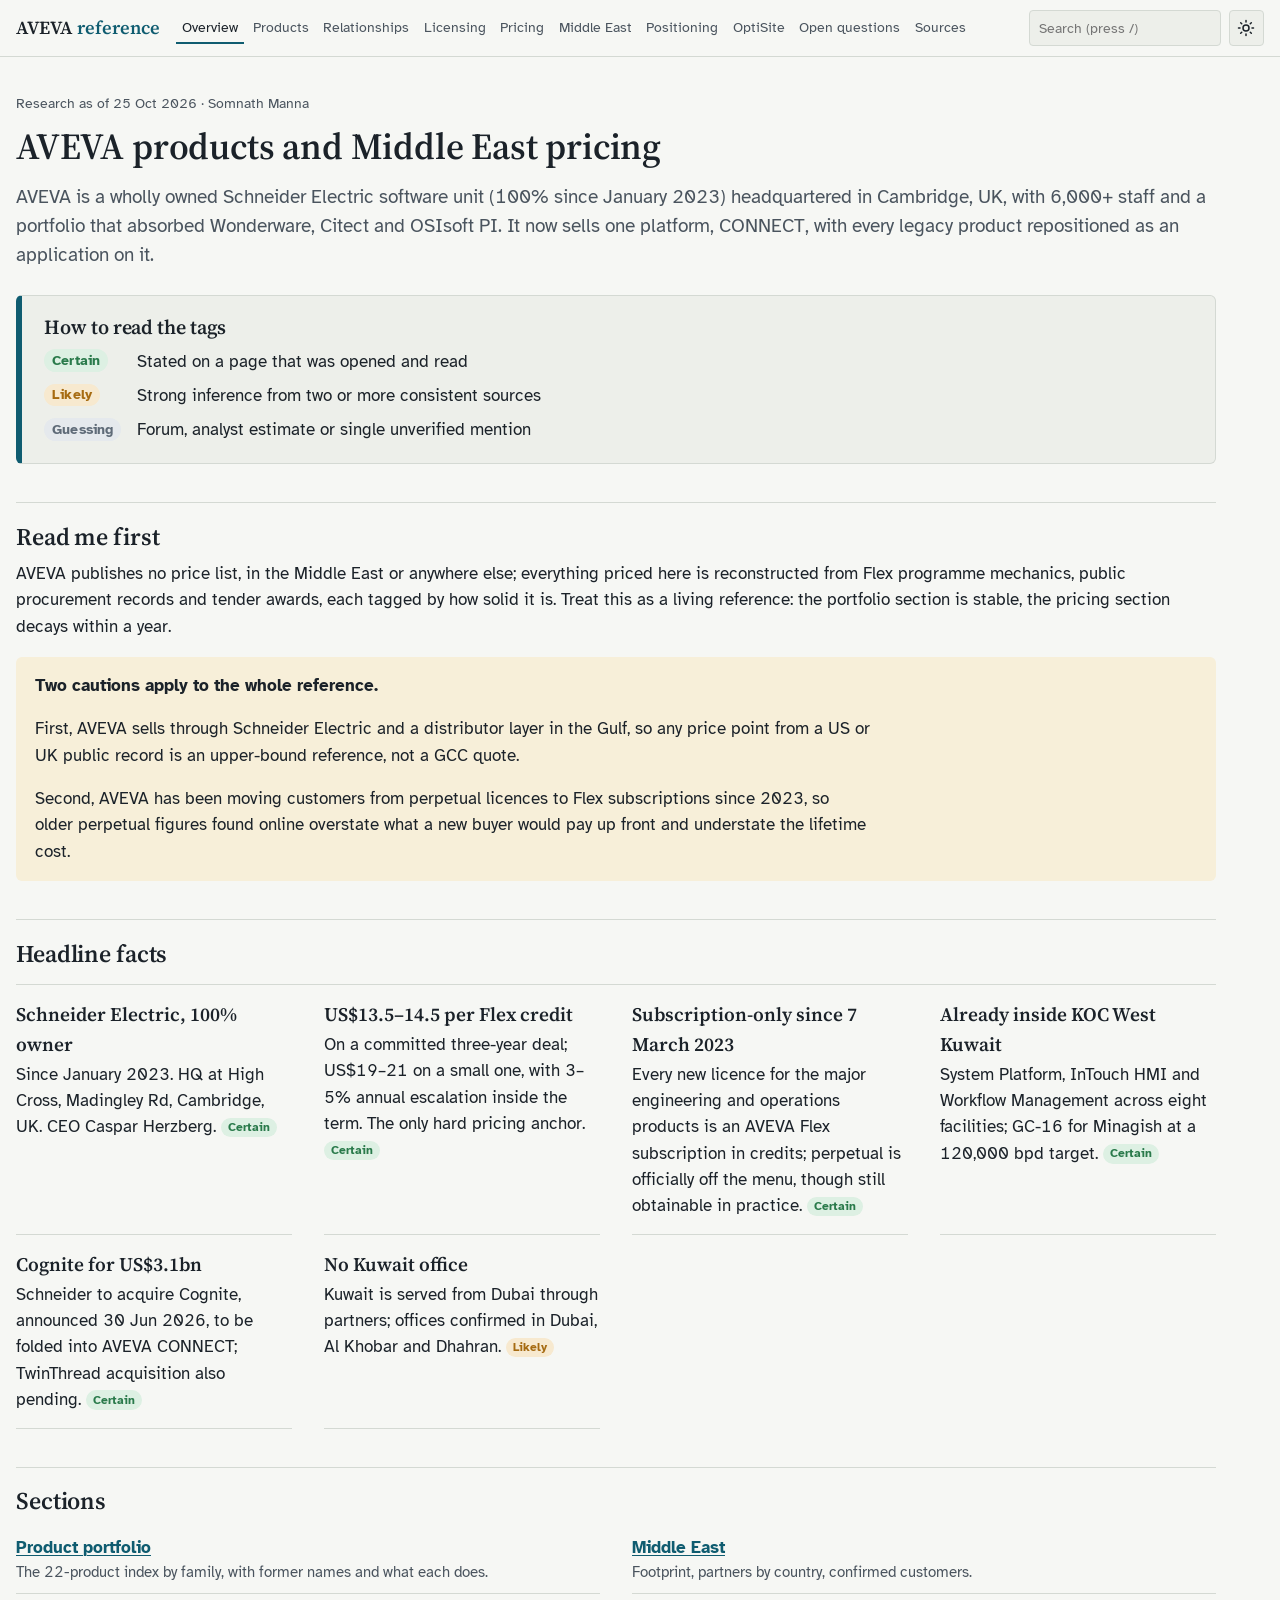
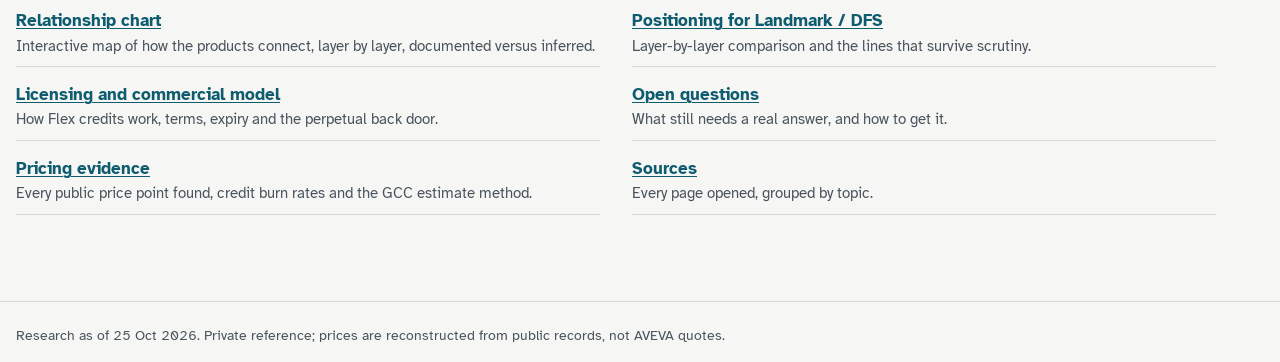
==== index.html @ d35e8d86 "Add files via upload" ====
<!doctype html>
<html lang="en">
<head>
<meta charset="utf-8">
<meta name="viewport" content="width=device-width, initial-scale=1, viewport-fit=cover">
<title>Overview — AVEVA reference</title>
<meta name="description" content="AVEVA products and Middle East pricing: a private reference reconstructed from public records.">
<meta name="robots" content="noindex">
<link rel="preconnect" href="https://fonts.googleapis.com">
<link rel="preconnect" href="https://fonts.gstatic.com" crossorigin>
<link href="https://fonts.googleapis.com/css2?family=Source+Serif+4:opsz,wght@8..60,400;8..60,600&family=Atkinson+Hyperlegible:ital,wght@0,400;0,700;1,400&display=swap" rel="stylesheet">
<link rel="stylesheet" href="assets/style.css">
<link rel="icon" href="data:image/svg+xml,%3Csvg xmlns='http://www.w3.org/2000/svg' viewBox='0 0 32 32'%3E%3Crect width='32' height='32' rx='6' fill='%230F5C70'/%3E%3Crect x='7' y='20' width='18' height='4' fill='%23fff'/%3E%3Crect x='7' y='14' width='18' height='4' fill='%23fff' opacity='.7'/%3E%3Crect x='7' y='8' width='18' height='4' fill='%23fff' opacity='.4'/%3E%3C/svg%3E">
<script>try{var t=localStorage.getItem('aveva-kb-theme');if(t)document.documentElement.setAttribute('data-theme',t);}catch(e){}</script>

</head>
<body>
<a class="skip" href="#main">Skip to content</a>
<header class="site-head">
  <div class="wrap">
    <a class="brand" href="index.html">AVEVA <span>reference</span></a>
    <nav class="primary" aria-label="Sections"><a href="index.html">Overview</a><a href="products.html">Products</a><a href="relationships.html">Relationships</a><a href="licensing.html">Licensing</a><a href="pricing.html">Pricing</a><a href="middle-east.html">Middle East</a><a href="positioning.html">Positioning</a><a href="optisite.html">OptiSite</a><a href="open-questions.html">Open questions</a><a href="sources.html">Sources</a></nav>
    <div class="head-tools">
      <div class="search-box">
        <input type="search" placeholder="Search (press /)" aria-label="Search the reference" autocomplete="off">
        <div class="search-results" role="listbox"></div>
      </div>
      <button class="btn theme-toggle" type="button" aria-label="Toggle dark or light theme" title="Toggle theme">
        <svg class="sun" viewBox="0 0 24 24" fill="none" stroke="currentColor" stroke-width="2" stroke-linecap="round"><circle cx="12" cy="12" r="4"/><path d="M12 2v2M12 20v2M4.9 4.9l1.4 1.4M17.7 17.7l1.4 1.4M2 12h2M20 12h2M4.9 19.1l1.4-1.4M17.7 6.3l1.4-1.4"/></svg>
        <svg class="moon" viewBox="0 0 24 24" fill="none" stroke="currentColor" stroke-width="2" stroke-linecap="round"><path d="M21 12.8A9 9 0 1 1 11.2 3a7 7 0 0 0 9.8 9.8z"/></svg>
      </button>
    </div>
  </div>
</header>
<main id="main" class="wrap">

<p class="asof">Research as of 25 Oct 2026 · Somnath Manna</p>
<h1>AVEVA products and Middle East pricing</h1>
<p class="lede">AVEVA is a wholly owned Schneider Electric software unit (100% since January 2023) headquartered in Cambridge, UK, with 6,000+ staff and a portfolio that absorbed Wonderware, Citect and OSIsoft PI. It now sells one platform, CONNECT, with every legacy product repositioned as an application on it.</p>

<section class="legend-hero" aria-labelledby="legend-h">
  <h2 id="legend-h">How to read the tags</h2>
  <dl>
    <dt><span class="tag tag-certain">Certain</span></dt><dd>Stated on a page that was opened and read</dd>
    <dt><span class="tag tag-likely">Likely</span></dt><dd>Strong inference from two or more consistent sources</dd>
    <dt><span class="tag tag-guessing">Guessing</span></dt><dd>Forum, analyst estimate or single unverified mention</dd>
  </dl>
</section>

<h2 id="read-me-first">Read me first</h2>
<p>AVEVA publishes no price list, in the Middle East or anywhere else; everything priced here is reconstructed from Flex programme mechanics, public procurement records and tender awards, each tagged by how solid it is. Treat this as a living reference: the portfolio section is stable, the pricing section decays within a year.</p>
<div class="caution">
  <p><strong>Two cautions apply to the whole reference.</strong></p>
  <p>First, AVEVA sells through Schneider Electric and a distributor layer in the Gulf, so any price point from a US or UK public record is an upper-bound reference, not a GCC quote.</p>
  <p>Second, AVEVA has been moving customers from perpetual licences to Flex subscriptions since 2023, so older perpetual figures found online overstate what a new buyer would pay up front and understate the lifetime cost.</p>
</div>

<h2 id="headline-facts">Headline facts</h2>
<ul class="facts">
  <li><strong>Schneider Electric, 100% owner</strong> Since January 2023. HQ at High Cross, Madingley Rd, Cambridge, UK. CEO Caspar Herzberg. <span class="tag tag-certain">Certain</span></li>
  <li><strong>US$13.5–14.5 per Flex credit</strong> On a committed three-year deal; US$19–21 on a small one, with 3–5% annual escalation inside the term. The only hard pricing anchor. <span class="tag tag-certain">Certain</span></li>
  <li><strong>Subscription-only since 7 March 2023</strong> Every new licence for the major engineering and operations products is an AVEVA Flex subscription in credits; perpetual is officially off the menu, though still obtainable in practice. <span class="tag tag-certain">Certain</span></li>
  <li><strong>Already inside KOC West Kuwait</strong> System Platform, InTouch HMI and Workflow Management across eight facilities; GC-16 for Minagish at a 120,000 bpd target. <span class="tag tag-certain">Certain</span></li>
  <li><strong>Cognite for US$3.1bn</strong> Schneider to acquire Cognite, announced 30 Jun 2026, to be folded into AVEVA CONNECT; TwinThread acquisition also pending. <span class="tag tag-certain">Certain</span></li>
  <li><strong>No Kuwait office</strong> Kuwait is served from Dubai through partners; offices confirmed in Dubai, Al Khobar and Dhahran. <span class="tag tag-likely">Likely</span></li>
</ul>

<h2 id="sections">Sections</h2>
<ul class="sections">
  <li><a href="products.html">Product portfolio</a><span class="muted">The 22-product index by family, with former names and what each does.</span></li>
  <li><a href="relationships.html">Relationship chart</a><span class="muted">Interactive map of how the products connect, layer by layer, documented versus inferred.</span></li>
  <li><a href="licensing.html">Licensing and commercial model</a><span class="muted">How Flex credits work, terms, expiry and the perpetual back door.</span></li>
  <li><a href="pricing.html">Pricing evidence</a><span class="muted">Every public price point found, credit burn rates and the GCC estimate method.</span></li>
  <li><a href="middle-east.html">Middle East</a><span class="muted">Footprint, partners by country, confirmed customers.</span></li>
  <li><a href="positioning.html">Positioning for Landmark / DFS</a><span class="muted">Layer-by-layer comparison and the lines that survive scrutiny.</span></li>
  <li><a href="open-questions.html">Open questions</a><span class="muted">What still needs a real answer, and how to get it.</span></li>
  <li><a href="sources.html">Sources</a><span class="muted">Every page opened, grouped by topic.</span></li>
</ul>

</main>
<footer class="site-foot"><div class="wrap">Research as of 25 Oct 2026. Private reference; prices are reconstructed from public records, not AVEVA quotes.</div></footer>
<script src="assets/site.js"></script>
<script src="assets/search-index.js"></script>
<script src="assets/search.js"></script>

</body>
</html>
---- assets/style.css ----
/* AVEVA reference — shared stylesheet. Plain CSS, no build step. */

:root {
  --paper: #F6F7F4;
  --paper-2: #EDEFEA;
  --ink: #1B2229;
  --ink-2: #4A545E;
  --rule: #D4D9D3;
  --accent: #0F5C70;
  --accent-ink: #FFFFFF;
  --accent-soft: #DCEBEF;
  --certain: #2A7A4B;  --certain-bg: #DDF0E3;
  --likely: #A66B12;   --likely-bg: #F7E9CF;
  --guessing: #5F6B78; --guessing-bg: #E5E9ED;
  --warn-bg: #F7EFD9;
  --node-fill: #FFFFFF;
  --node-stroke: #9AA7B0;
  --edge-doc: #1B2229;
  --edge-inf: #7A8792;
  --lane-a: #F1F3EF;
  --lane-b: #E9ECE7;
  --serif: "Source Serif 4", Georgia, "Times New Roman", serif;
  --sans: "Atkinson Hyperlegible", "Segoe UI", system-ui, sans-serif;
  --measure: 76ch;
  --radius: 6px;
  color-scheme: light;
}

@media (prefers-color-scheme: dark) {
  :root:not([data-theme="light"]) {
    --paper: #141A21; --paper-2: #1C242D; --ink: #E4E9EE; --ink-2: #A9B4BF;
    --rule: #2E3842; --accent: #64B9CE; --accent-ink: #0E1A1F; --accent-soft: #1C3640;
    --certain: #7BD39A; --certain-bg: #1C3A28;
    --likely: #E8B662;  --likely-bg: #3E2E10;
    --guessing: #AEB9C4; --guessing-bg: #2B3540;
    --warn-bg: #2F2A1A;
    --node-fill: #1F2932; --node-stroke: #58687A;
    --edge-doc: #E4E9EE; --edge-inf: #8A98A6;
    --lane-a: #182028; --lane-b: #1D2630;
    color-scheme: dark;
  }
}
:root[data-theme="dark"] {
  --paper: #141A21; --paper-2: #1C242D; --ink: #E4E9EE; --ink-2: #A9B4BF;
  --rule: #2E3842; --accent: #64B9CE; --accent-ink: #0E1A1F; --accent-soft: #1C3640;
  --certain: #7BD39A; --certain-bg: #1C3A28;
  --likely: #E8B662;  --likely-bg: #3E2E10;
  --guessing: #AEB9C4; --guessing-bg: #2B3540;
  --warn-bg: #2F2A1A;
  --node-fill: #1F2932; --node-stroke: #58687A;
  --edge-doc: #E4E9EE; --edge-inf: #8A98A6;
  --lane-a: #182028; --lane-b: #1D2630;
  color-scheme: dark;
}

* { box-sizing: border-box; }
html { -webkit-text-size-adjust: 100%; }
body {
  margin: 0;
  background: var(--paper);
  color: var(--ink);
  font-family: var(--sans);
  font-size: 17px;
  line-height: 1.55;
  font-variant-numeric: tabular-nums;
}
a { color: var(--accent); text-decoration-thickness: 1px; text-underline-offset: 2px; }
a:hover { text-decoration-thickness: 2px; }
:focus-visible { outline: 2px solid var(--accent); outline-offset: 2px; }

h1, h2, h3 { font-family: var(--serif); font-weight: 600; line-height: 1.2; margin: 0 0 .4em; letter-spacing: -0.005em; }
h1 { font-size: 2.3rem; margin-top: 0; }
h2 { font-size: 1.5rem; margin-top: 2.4rem; padding-top: 1.2rem; border-top: 1px solid var(--rule); }
h3 { font-size: 1.15rem; margin-top: 1.6rem; }
p, ul, ol { max-width: var(--measure); }
p { margin: 0 0 1em; }
ul, ol { padding-left: 1.3em; }
li { margin-bottom: .35em; }
small, .muted { color: var(--ink-2); }
code { font-family: ui-monospace, Menlo, Consolas, monospace; font-size: .92em; background: var(--paper-2); padding: .05em .3em; border-radius: 3px; }
pre { background: var(--paper-2); padding: .8em 1em; border-radius: var(--radius); overflow: auto; font-size: .9rem; }

.wrap { width: min(1320px, 100% - 32px); margin-inline: auto; }
main.wrap { padding: 2.2rem 0 3rem; }
main.wrap > * { max-width: 1200px; }
main.wrap > .chart-layout, main.wrap > .table-wrap, main.wrap > #stack, main.wrap > .chart-legend { max-width: none; }

/* Header and nav */
.site-head { position: sticky; top: 0; z-index: 20; background: var(--paper); border-bottom: 1px solid var(--rule); }
.site-head .wrap { display: flex; align-items: center; gap: 1rem; min-height: 56px; flex-wrap: wrap; }
.brand { font-family: var(--serif); font-weight: 600; font-size: 1.15rem; color: var(--ink); text-decoration: none; white-space: nowrap; }
.brand span { color: var(--accent); }
nav.primary { display: flex; gap: .15rem; flex-wrap: wrap; flex: 1; }
nav.primary a { color: var(--ink-2); text-decoration: none; padding: .35rem .38rem; border-radius: 4px; font-size: .86rem; white-space: nowrap; }
nav.primary a:hover { color: var(--ink); background: var(--paper-2); }
nav.primary a[aria-current="page"] { color: var(--ink); box-shadow: inset 0 -2px 0 var(--accent); border-radius: 0; }
.head-tools { display: flex; align-items: center; gap: .5rem; margin-left: auto; }
.search-box { position: relative; }
.search-box input { font: inherit; font-size: .9rem; padding: .35rem .6rem; width: 12rem; max-width: 50vw; border: 1px solid var(--rule); border-radius: 4px; background: var(--paper-2); color: var(--ink); }
.search-results { position: absolute; right: 0; top: calc(100% + 6px); width: min(34rem, 92vw); max-height: 70vh; overflow: auto; background: var(--paper); border: 1px solid var(--rule); border-radius: var(--radius); box-shadow: 0 10px 30px rgba(0,0,0,.18); display: none; z-index: 30; }
.search-results.open { display: block; }
.search-results a { display: block; padding: .6rem .8rem; border-bottom: 1px solid var(--rule); color: var(--ink); text-decoration: none; }
.search-results a:hover, .search-results a.active { background: var(--paper-2); }
.search-results .where { font-size: .8rem; color: var(--accent); }
.search-results .snippet { font-size: .9rem; color: var(--ink-2); display: -webkit-box; -webkit-line-clamp: 2; -webkit-box-orient: vertical; overflow: hidden; }
.search-results mark { background: var(--likely-bg); color: inherit; padding: 0 .1em; }
.search-results .empty { padding: .8rem; color: var(--ink-2); }
.btn { font: inherit; font-size: .9rem; padding: .35rem .7rem; border: 1px solid var(--rule); background: var(--paper-2); color: var(--ink); border-radius: 4px; cursor: pointer; }
.btn:hover { border-color: var(--ink-2); }
.btn.primary { background: var(--accent); color: var(--accent-ink); border-color: var(--accent); }
.btn[aria-pressed="true"] { background: var(--accent); color: var(--accent-ink); border-color: var(--accent); }
.theme-toggle { width: 2.2rem; height: 2.2rem; padding: 0; display: grid; place-items: center; }
.theme-toggle svg { width: 18px; height: 18px; }
.theme-toggle .moon { display: none; }
:root[data-theme="dark"] .theme-toggle .sun { display: none; }
:root[data-theme="dark"] .theme-toggle .moon { display: block; }
@media (prefers-color-scheme: dark) {
  :root:not([data-theme="light"]) .theme-toggle .sun { display: none; }
  :root:not([data-theme="light"]) .theme-toggle .moon { display: block; }
}

/* Page intro */
.lede { font-size: 1.2rem; line-height: 1.5; color: var(--ink-2); max-width: 64ch; }
.asof { color: var(--ink-2); font-size: .9rem; margin-bottom: .6rem; }

/* Confidence chips */
.tag { display: inline-block; font-size: .72rem; font-weight: 700; line-height: 1; padding: .28em .5em .24em; border-radius: 999px; vertical-align: .12em; white-space: nowrap; letter-spacing: .01em; border: 1px solid transparent; }
.tag-certain { color: var(--certain); background: var(--certain-bg); }
.tag-likely { color: var(--likely); background: var(--likely-bg); }
.tag-guessing { color: var(--guessing); background: var(--guessing-bg); }
.tag-doc { color: var(--ink); background: var(--paper-2); border-color: var(--ink-2); }
.tag-inf { color: var(--ink-2); background: transparent; border: 1px dashed var(--ink-2); }

/* Legend hero on index */
.legend-hero { border: 1px solid var(--rule); border-left: 6px solid var(--accent); border-radius: var(--radius); padding: 1.2rem 1.4rem; margin: 1.6rem 0 2rem; background: var(--paper-2); max-width: 70ch; }
.legend-hero h2 { border: 0; margin: 0 0 .6rem; padding: 0; font-size: 1.25rem; }
.legend-hero dl { display: grid; grid-template-columns: auto 1fr; gap: .5rem 1rem; margin: 0; align-items: baseline; }
.legend-hero dd { margin: 0; }
.legend-hero dt .tag { font-size: .85rem; }

.caution { background: var(--warn-bg); border-radius: var(--radius); padding: 1rem 1.2rem; max-width: 76ch; margin: 1rem 0 1.5rem; }
.caution p:last-child { margin-bottom: 0; }

/* Headline facts */
.facts { list-style: none; padding: 0; margin: 1rem 0 2rem; max-width: none; display: grid; grid-template-columns: repeat(auto-fit, minmax(260px, 1fr)); gap: 0 2rem; border-top: 1px solid var(--rule); }
.facts li { padding: .9rem 0; border-bottom: 1px solid var(--rule); margin: 0; }
.facts strong { font-family: var(--serif); font-size: 1.2rem; font-weight: 600; display: block; margin-bottom: .15rem; }

/* Section links on index */
.sections { list-style: none; padding: 0; margin: 0; max-width: none; columns: 2; column-gap: 2rem; }
.sections li { break-inside: avoid; padding: .55rem 0; border-bottom: 1px solid var(--rule); }
.sections a { font-weight: 700; }
.sections .muted { display: block; font-size: .92rem; }
@media (max-width: 700px) { .sections { columns: 1; } }

/* Tables */
.table-wrap { overflow-x: auto; border: 1px solid var(--rule); border-radius: var(--radius); margin: 1rem 0 1.5rem; }
table { border-collapse: separate; border-spacing: 0; width: 100%; font-size: .93rem; }
thead th { position: sticky; top: 0; background: var(--paper-2); text-align: left; padding: .6rem .7rem; border-bottom: 2px solid var(--rule); font-weight: 700; z-index: 2; white-space: nowrap; }
tbody td { padding: .55rem .7rem; border-bottom: 1px solid var(--rule); vertical-align: top; }
tbody tr:last-child td { border-bottom: 0; }
tbody tr:hover td { background: var(--paper-2); }
@supports (background: color-mix(in srgb, red 50%, blue)) { tbody tr:hover td { background: color-mix(in srgb, var(--paper-2) 60%, transparent); } }
td.num { text-align: right; white-space: nowrap; }
th.sortable { cursor: pointer; user-select: none; }
th.sortable::after { content: " \2195"; color: var(--ink-2); font-weight: 400; }
th.sortable[aria-sort="ascending"]::after { content: " \2191"; color: var(--accent); }
th.sortable[aria-sort="descending"]::after { content: " \2193"; color: var(--accent); }
.table-wrap.compact table { font-size: .88rem; }
tr[hidden] { display: none; }

/* Filter bar */
.filters { display: flex; gap: .4rem; flex-wrap: wrap; align-items: center; margin: 1rem 0; }
.filters input { font: inherit; font-size: .95rem; padding: .35rem .6rem; border: 1px solid var(--rule); border-radius: 4px; background: var(--paper-2); color: var(--ink); min-width: 14rem; }
.filters .count { color: var(--ink-2); font-size: .9rem; margin-left: auto; }

/* Two-column definition rows (e.g. positioning lines) */
.lines { list-style: none; padding: 0; max-width: 80ch; }
.lines li { padding: .7rem 0 .7rem 1rem; border-left: 3px solid var(--accent); margin-bottom: .6rem; }
.lines.avoid li { border-left-color: var(--likely); }

/* Checklist */
.checklist { list-style: none; padding: 0; max-width: 80ch; counter-reset: q; }
.checklist li { display: grid; grid-template-columns: 2rem 1fr; gap: .6rem; padding: .8rem 0; border-bottom: 1px solid var(--rule); counter-increment: q; }
.checklist li::before { content: counter(q); font-family: var(--serif); font-size: 1.3rem; color: var(--accent); line-height: 1.1; }
.checklist input { margin-top: .3rem; }
.checklist label { display: flex; gap: .6rem; align-items: flex-start; cursor: pointer; }
.checklist input:checked + span { color: var(--ink-2); text-decoration: line-through; }

/* Sources */
.source-group { margin-bottom: 1.6rem; }
.source-group ul { columns: 2; column-gap: 2.5rem; max-width: none; list-style: none; padding: 0; }
.source-group li { break-inside: avoid; padding: .3rem 0; border-bottom: 1px dotted var(--rule); margin: 0; overflow-wrap: anywhere; }
@media (max-width: 700px) { .source-group ul { columns: 1; } }

/* Relationship chart */
.chart-legend { display: flex; flex-wrap: wrap; gap: 1rem 1.6rem; align-items: center; padding: .8rem 1rem; border: 1px solid var(--rule); border-radius: var(--radius); margin: 1rem 0; font-size: .92rem; }
.chart-legend svg { vertical-align: middle; margin-right: .4rem; }
.chart-legend .spacer { flex: 1; }
.chart-layout { display: grid; grid-template-columns: minmax(0, 1fr) 280px; gap: 1rem; align-items: start; }
@media (max-width: 1000px) { .chart-layout { grid-template-columns: 1fr; } }
.chart-scroll { overflow: auto; border: 1px solid var(--rule); border-radius: var(--radius); background: var(--paper-2); }
.chart-scroll svg { display: block; min-width: 940px; width: 100%; height: auto; font-family: var(--sans); }
.side-panel { border: 1px solid var(--rule); border-radius: var(--radius); padding: 1rem 1.1rem; position: sticky; top: 72px; font-size: .93rem; }
.side-panel h3 { margin: 0 0 .2rem; font-size: 1.15rem; }
.side-panel .formerly { color: var(--ink-2); font-style: italic; margin-bottom: .5rem; }
.side-panel dl { margin: .6rem 0; display: grid; grid-template-columns: auto 1fr; gap: .25rem .8rem; }
.side-panel dt { color: var(--ink-2); }
.side-panel dd { margin: 0; }
.side-panel ul { list-style: none; padding: 0; margin: .4rem 0 0; }
.side-panel li { padding: .35rem 0; border-top: 1px solid var(--rule); display: flex; gap: .5rem; align-items: baseline; flex-wrap: wrap; }
.side-panel li .rel { color: var(--ink-2); }
.side-panel .hint { color: var(--ink-2); }

/* SVG element styles (also copied into downloaded SVG) */
.lane-band { stroke: none; }
.lane-label { font-size: 13px; font-weight: 700; fill: var(--ink); cursor: pointer; }
.lane-desc { font-size: 11px; fill: var(--ink-2); cursor: pointer; }
.lane-hit { fill: transparent; cursor: pointer; }
.node rect { fill: var(--node-fill); stroke: var(--node-stroke); stroke-width: 1.2; transition: stroke .15s, stroke-width .15s; }
.node text { fill: var(--ink); font-size: 12.5px; pointer-events: none; }
.node .was { fill: var(--ink-2); font-size: 10.5px; font-style: italic; }
.node { cursor: pointer; }
.node:hover rect, .node.active rect { stroke: var(--accent); stroke-width: 2.2; }
.node.pending rect { stroke-dasharray: 4 3; }
.edge { fill: none; stroke-width: 1.4; opacity: .85; }
.edge.documented { stroke: var(--edge-doc); }
.edge.inferred { stroke: var(--edge-inf); stroke-dasharray: 5 4; }
.edge-hit { fill: none; stroke: transparent; stroke-width: 10; }
svg.focus .edge { opacity: .12; }
svg.focus .edge.lit { opacity: 1; stroke-width: 2.4; stroke: var(--accent); }
svg.focus .node { opacity: .35; }
svg.focus .node.lit, svg.focus .node.active { opacity: 1; }
.lane-dim .node { opacity: .18 !important; }
.lane-dim .lane-label, .lane-dim .lane-desc { opacity: .4; }
.lane-dim-edge { opacity: .08 !important; }
.chart-tools { display: flex; gap: .5rem; flex-wrap: wrap; margin: .6rem 0 1.2rem; }

/* Layer stack diagram */
.stack { list-style: none; padding: 0; margin: 1rem 0; max-width: none; border: 1px solid var(--rule); border-radius: var(--radius); overflow: hidden; }
.stack li { display: grid; grid-template-columns: 220px 1fr; gap: 1rem; padding: .8rem 1rem; align-items: start; border-bottom: 1px solid var(--rule); }
.stack li:nth-child(odd) { background: var(--lane-a); }
.stack li:nth-child(even) { background: var(--lane-b); }
.stack li:last-child { border-bottom: 0; }
.stack .lname { font-weight: 700; font-family: var(--serif); font-size: 1.05rem; }
.stack .lname small { display: block; font-weight: 400; color: var(--ink-2); }
.stack .items { display: flex; flex-wrap: wrap; gap: .4rem; align-items: flex-start; align-content: flex-start; }
.stack .items span { background: var(--node-fill); border: 1px solid var(--node-stroke); border-radius: 4px; padding: .2rem .55rem; font-size: .88rem; }
.stack .items span.pending { border-style: dashed; }
@media (max-width: 640px) { .stack li { grid-template-columns: 1fr; gap: .4rem; } }

/* Footer */
.site-foot { border-top: 1px solid var(--rule); margin-top: 2rem; padding: 1.4rem 0 2rem; color: var(--ink-2); font-size: .9rem; }

/* Skip link */
.skip { position: absolute; left: -999px; top: 0; background: var(--accent); color: var(--accent-ink); padding: .5rem 1rem; z-index: 50; }
.skip:focus { left: 8px; top: 8px; }

@media (max-width: 760px) {
  body { font-size: 16px; }
  h1 { font-size: 1.8rem; }
  .site-head { position: static; }
  .site-head .wrap { gap: .5rem; padding: .4rem 0; }
  nav.primary { order: 3; width: 100%; overflow-x: auto; flex-wrap: nowrap; padding-bottom: .3rem; -webkit-overflow-scrolling: touch; }
  .head-tools { margin-left: auto; }
  .search-box input { width: 9rem; }
  thead th { top: 0; }
}

/* Safari / iOS compatibility */
html { -webkit-tap-highlight-color: transparent; }
body { padding-left: env(safe-area-inset-left); padding-right: env(safe-area-inset-right); }
.site-foot { padding-bottom: calc(1rem + env(safe-area-inset-bottom)); }
.search-box input, input[type="search"] { -webkit-appearance: none; appearance: none; border-radius: 4px; }
input[type="search"]::-webkit-search-decoration, input[type="search"]::-webkit-search-cancel-button { -webkit-appearance: none; }
.btn, button, .chart-scroll svg g[tabindex], .lane-hit, nav.primary a, th.sortable { touch-action: manipulation; }
.chart-scroll { -webkit-overflow-scrolling: touch; touch-action: pan-x pan-y; }
.table-wrap { -webkit-overflow-scrolling: touch; }
.chart-scroll svg text { -webkit-user-select: none; user-select: none; }
@media (pointer: coarse) {
  /* iOS Safari zooms the page when a focused field is under 16px */
  .search-box input, input, select, textarea { font-size: 16px; }
  .btn, nav.primary a { min-height: 40px; display: inline-flex; align-items: center; }
  .chart-scroll svg g[tabindex] { cursor: pointer; }
}
@media (max-width: 1000px) {
  .side-panel { position: static; }
}

@media (prefers-reduced-motion: reduce) {
  * { transition: none !important; animation: none !important; }
}

/* Print */
@media print {
  .site-head, .site-foot .noprint, .chart-tools, .filters, .btn, .search-box, .skip { display: none !important; }
  body { background: #fff; color: #000; font-size: 11pt; }
  .table-wrap { max-height: none; overflow: visible; border: 0; }
  thead th { position: static; }
  a { color: #000; text-decoration: none; }
  .chart-layout { display: block; }
  .chart-scroll { overflow: visible; border: 0; }
  .chart-scroll svg { min-width: 0; width: 100%; }
  .side-panel { display: none; }
  .stack { break-inside: avoid; }
  h2 { break-after: avoid; }
  tr { break-inside: avoid; }
}
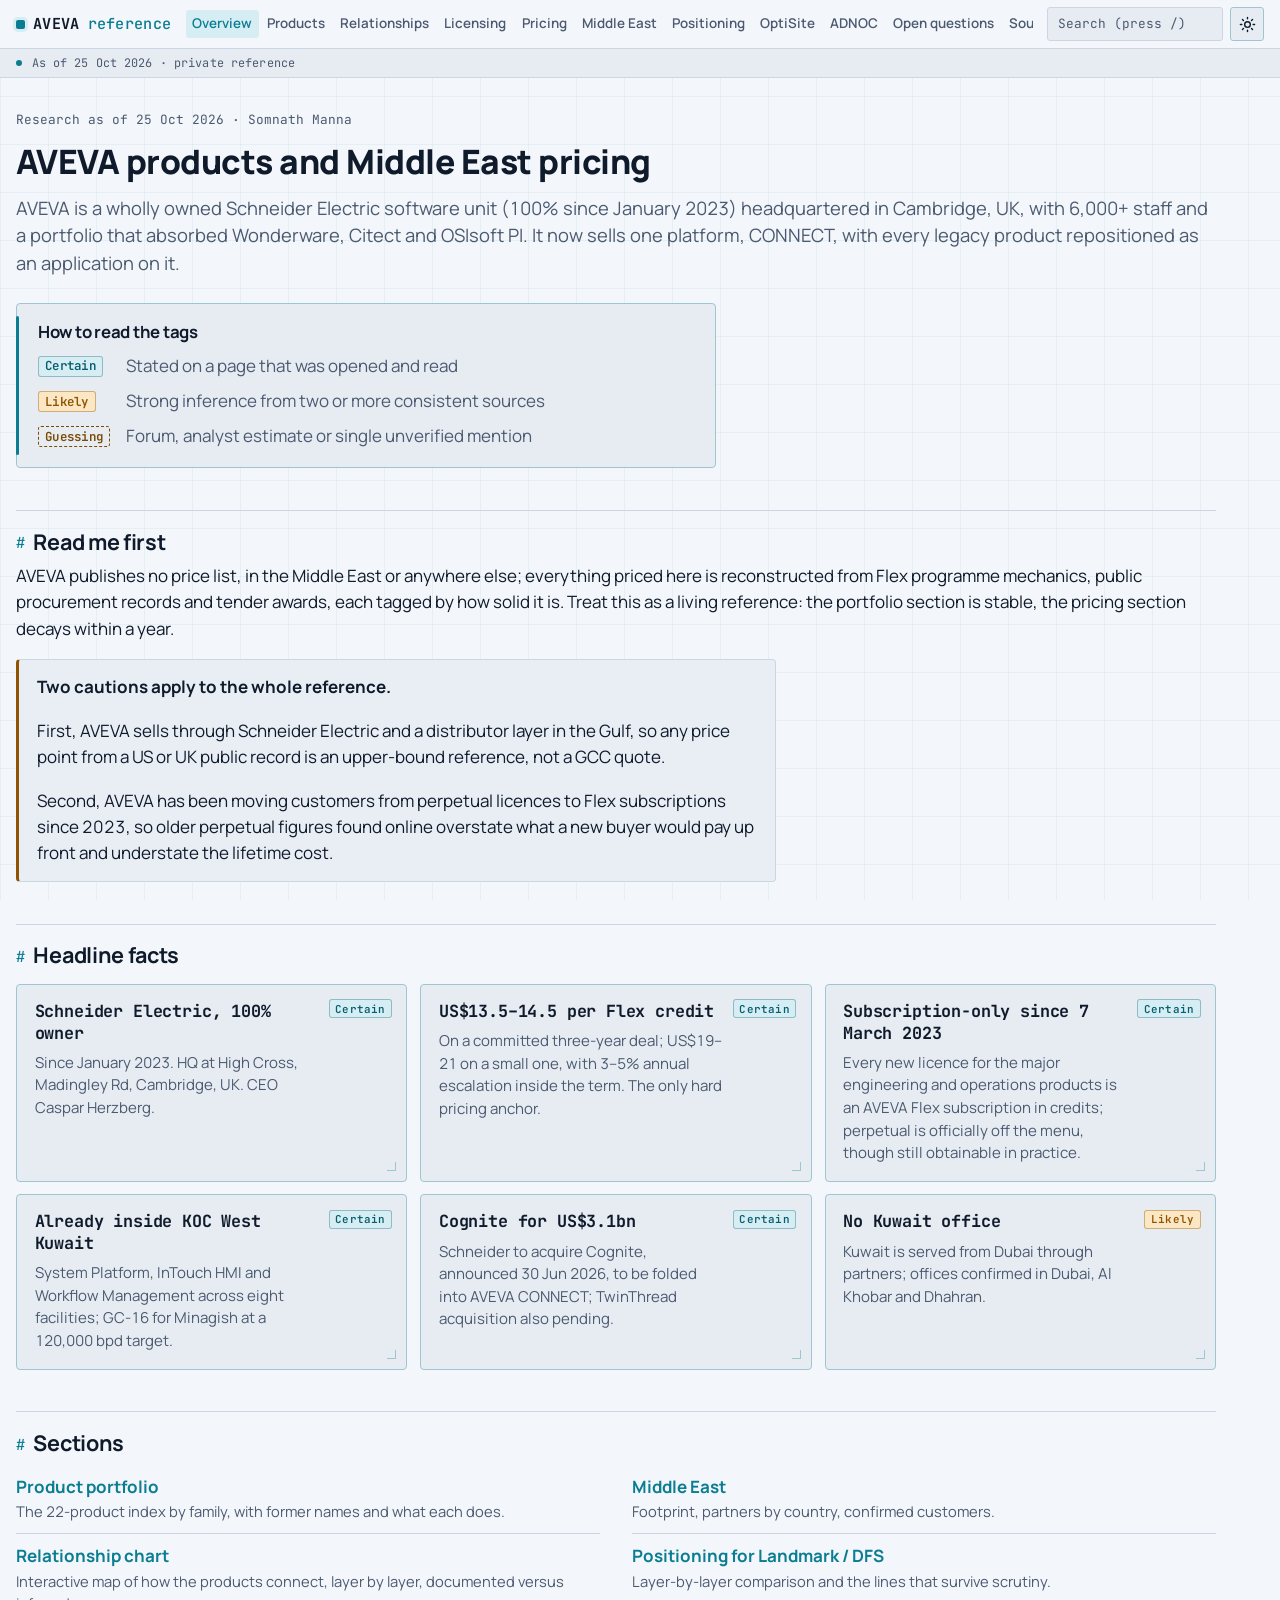
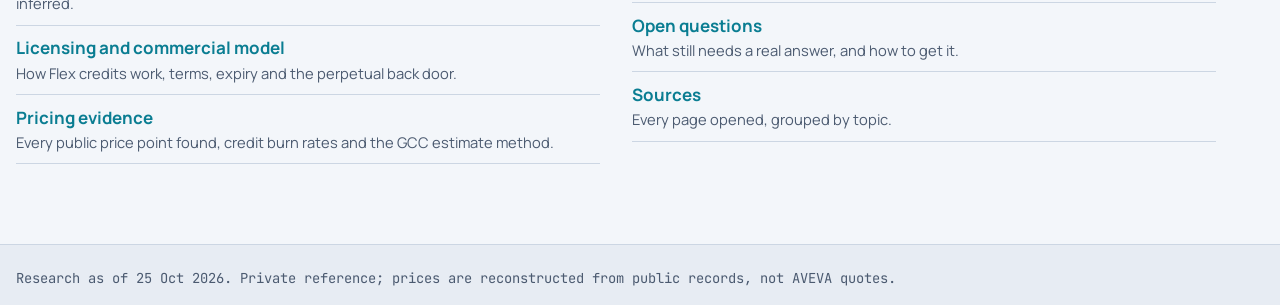
==== commit a86d58f1: "Add ADNOC analysis, OptiSite comparison, licensing deep-dive, digital redesign, Safari fixes - adnoc" ====
--- a/index.html
+++ b/index.html
@@ -8,9 +8,9 @@
 <meta name="robots" content="noindex">
 <link rel="preconnect" href="https://fonts.googleapis.com">
 <link rel="preconnect" href="https://fonts.gstatic.com" crossorigin>
-<link href="https://fonts.googleapis.com/css2?family=Source+Serif+4:opsz,wght@8..60,400;8..60,600&family=Atkinson+Hyperlegible:ital,wght@0,400;0,700;1,400&display=swap" rel="stylesheet">
+<link href="https://fonts.googleapis.com/css2?family=Manrope:wght@400;600;700;800&family=JetBrains+Mono:wght@400;500;600;700&display=swap" rel="stylesheet">
 <link rel="stylesheet" href="assets/style.css">
-<link rel="icon" href="data:image/svg+xml,%3Csvg xmlns='http://www.w3.org/2000/svg' viewBox='0 0 32 32'%3E%3Crect width='32' height='32' rx='6' fill='%230F5C70'/%3E%3Crect x='7' y='20' width='18' height='4' fill='%23fff'/%3E%3Crect x='7' y='14' width='18' height='4' fill='%23fff' opacity='.7'/%3E%3Crect x='7' y='8' width='18' height='4' fill='%23fff' opacity='.4'/%3E%3C/svg%3E">
+<link rel="icon" href="data:image/svg+xml,%3Csvg xmlns='http://www.w3.org/2000/svg' viewBox='0 0 32 32'%3E%3Crect width='32' height='32' rx='6' fill='%230D1626'/%3E%3Crect x='7' y='20' width='18' height='4' fill='%2345D4EC'/%3E%3Crect x='7' y='14' width='18' height='4' fill='%2345D4EC' opacity='.7'/%3E%3Crect x='7' y='8' width='18' height='4' fill='%2345D4EC' opacity='.4'/%3E%3C/svg%3E">
 <script>try{var t=localStorage.getItem('aveva-kb-theme');if(t)document.documentElement.setAttribute('data-theme',t);}catch(e){}</script>
 
 </head>
@@ -19,7 +19,7 @@
 <header class="site-head">
   <div class="wrap">
     <a class="brand" href="index.html">AVEVA <span>reference</span></a>
-    <nav class="primary" aria-label="Sections"><a href="index.html">Overview</a><a href="products.html">Products</a><a href="relationships.html">Relationships</a><a href="licensing.html">Licensing</a><a href="pricing.html">Pricing</a><a href="middle-east.html">Middle East</a><a href="positioning.html">Positioning</a><a href="optisite.html">OptiSite</a><a href="open-questions.html">Open questions</a><a href="sources.html">Sources</a></nav>
+    <nav class="primary" aria-label="Sections"><a href="index.html">Overview</a><a href="products.html">Products</a><a href="relationships.html">Relationships</a><a href="licensing.html">Licensing</a><a href="pricing.html">Pricing</a><a href="middle-east.html">Middle East</a><a href="positioning.html">Positioning</a><a href="optisite.html">OptiSite</a><a href="adnoc.html">ADNOC</a><a href="open-questions.html">Open questions</a><a href="sources.html">Sources</a></nav>
     <div class="head-tools">
       <div class="search-box">
         <input type="search" placeholder="Search (press /)" aria-label="Search the reference" autocomplete="off">
@@ -32,6 +32,7 @@
     </div>
   </div>
 </header>
+<div class="status-bar" role="note"><div class="wrap"><span class="dot" aria-hidden="true"></span>As of 25 Oct 2026 · private reference</div></div>
 <main id="main" class="wrap">
 
 <p class="asof">Research as of 25 Oct 2026 · Somnath Manna</p>
--- a/assets/style.css
+++ b/assets/style.css
@@ -1,211 +1,255 @@
-/* AVEVA reference — shared stylesheet. Plain CSS, no build step. */
+/* AVEVA reference — shared stylesheet. Plain CSS, no build step.
+   Industrial-intelligence dashboard look: navy/graphite surfaces, one cyan accent,
+   one amber signal, monospace for figures. Dark is the default theme. */
 
 :root {
-  --paper: #F6F7F4;
-  --paper-2: #EDEFEA;
-  --ink: #1B2229;
-  --ink-2: #4A545E;
-  --rule: #D4D9D3;
-  --accent: #0F5C70;
-  --accent-ink: #FFFFFF;
-  --accent-soft: #DCEBEF;
-  --certain: #2A7A4B;  --certain-bg: #DDF0E3;
-  --likely: #A66B12;   --likely-bg: #F7E9CF;
-  --guessing: #5F6B78; --guessing-bg: #E5E9ED;
-  --warn-bg: #F7EFD9;
-  --node-fill: #FFFFFF;
-  --node-stroke: #9AA7B0;
-  --edge-doc: #1B2229;
-  --edge-inf: #7A8792;
-  --lane-a: #F1F3EF;
-  --lane-b: #E9ECE7;
-  --serif: "Source Serif 4", Georgia, "Times New Roman", serif;
-  --sans: "Atkinson Hyperlegible", "Segoe UI", system-ui, sans-serif;
-  --measure: 76ch;
-  --radius: 6px;
+  /* Dark (default) */
+  --paper: #0D1626;
+  --paper-2: #132038;
+  --paper-3: #192A46;
+  --ink: #E7EDF6;
+  --ink-2: #9DACC2;
+  --rule: #233650;
+  --rule-lum: #2E5A6E;           /* luminous card border */
+  --accent: #45D4EC;
+  --accent-ink: #061218;
+  --accent-soft: #10303F;
+  --signal: #F2A93B;             /* warm signal */
+  --certain: #45D4EC;  --certain-bg: #0F3340;
+  --likely: #F2A93B;   --likely-bg: #3A2A0E;
+  --guessing: #E2B57A; --guessing-bg: transparent;
+  --warn-bg: #1E2638;
+  --node-fill: #16243D;
+  --node-stroke: #4B6684;
+  --edge-doc: #D5DFEC;
+  --edge-inf: #7D8FA8;
+  --lane-a: #101B2E;
+  --lane-b: #142239;
+  --grid-line: rgba(69, 212, 236, 0.045);
+  --mono: "JetBrains Mono", ui-monospace, "SF Mono", Menlo, Consolas, monospace;
+  --sans: "Manrope", "Segoe UI", system-ui, -apple-system, sans-serif;
+  --measure: 72ch;
+  --radius: 4px;
+  color-scheme: dark;
+}
+
+@media (prefers-color-scheme: light) {
+  :root:not([data-theme="dark"]) {
+    --paper: #F3F6FA; --paper-2: #E7ECF3; --paper-3: #DCE3EC; --ink: #0F1A2B; --ink-2: #4B5A70;
+    --rule: #CCD6E3; --rule-lum: #9FC6D0; --accent: #0A7D92; --accent-ink: #FFFFFF; --accent-soft: #D6EEF3;
+    --signal: #8F5400;
+    --certain: #065F70; --certain-bg: #D6EEF3;
+    --likely: #8F5400;  --likely-bg: #FBE7C4;
+    --guessing: #7A4A00; --guessing-bg: transparent;
+    --warn-bg: #E9EEF5;
+    --node-fill: #FFFFFF; --node-stroke: #7E93AC;
+    --edge-doc: #1B2A3F; --edge-inf: #7A8AA1;
+    --lane-a: #EDF1F6; --lane-b: #E3E9F1;
+    --grid-line: rgba(10, 125, 146, 0.06);
+    color-scheme: light;
+  }
+}
+:root[data-theme="light"] {
+  --paper: #F3F6FA; --paper-2: #E7ECF3; --paper-3: #DCE3EC; --ink: #0F1A2B; --ink-2: #4B5A70;
+  --rule: #CCD6E3; --rule-lum: #9FC6D0; --accent: #0A7D92; --accent-ink: #FFFFFF; --accent-soft: #D6EEF3;
+  --signal: #8F5400;
+  --certain: #065F70; --certain-bg: #D6EEF3;
+  --likely: #8F5400;  --likely-bg: #FBE7C4;
+  --guessing: #7A4A00; --guessing-bg: transparent;
+  --warn-bg: #E9EEF5;
+  --node-fill: #FFFFFF; --node-stroke: #7E93AC;
+  --edge-doc: #1B2A3F; --edge-inf: #7A8AA1;
+  --lane-a: #EDF1F6; --lane-b: #E3E9F1;
+  --grid-line: rgba(10, 125, 146, 0.06);
   color-scheme: light;
-}
-
-@media (prefers-color-scheme: dark) {
-  :root:not([data-theme="light"]) {
-    --paper: #141A21; --paper-2: #1C242D; --ink: #E4E9EE; --ink-2: #A9B4BF;
-    --rule: #2E3842; --accent: #64B9CE; --accent-ink: #0E1A1F; --accent-soft: #1C3640;
-    --certain: #7BD39A; --certain-bg: #1C3A28;
-    --likely: #E8B662;  --likely-bg: #3E2E10;
-    --guessing: #AEB9C4; --guessing-bg: #2B3540;
-    --warn-bg: #2F2A1A;
-    --node-fill: #1F2932; --node-stroke: #58687A;
-    --edge-doc: #E4E9EE; --edge-inf: #8A98A6;
-    --lane-a: #182028; --lane-b: #1D2630;
-    color-scheme: dark;
-  }
-}
-:root[data-theme="dark"] {
-  --paper: #141A21; --paper-2: #1C242D; --ink: #E4E9EE; --ink-2: #A9B4BF;
-  --rule: #2E3842; --accent: #64B9CE; --accent-ink: #0E1A1F; --accent-soft: #1C3640;
-  --certain: #7BD39A; --certain-bg: #1C3A28;
-  --likely: #E8B662;  --likely-bg: #3E2E10;
-  --guessing: #AEB9C4; --guessing-bg: #2B3540;
-  --warn-bg: #2F2A1A;
-  --node-fill: #1F2932; --node-stroke: #58687A;
-  --edge-doc: #E4E9EE; --edge-inf: #8A98A6;
-  --lane-a: #182028; --lane-b: #1D2630;
-  color-scheme: dark;
 }
 
 * { box-sizing: border-box; }
 html { -webkit-text-size-adjust: 100%; }
 body {
   margin: 0;
-  background: var(--paper);
+  background-color: var(--paper);
+  background-image:
+    linear-gradient(to right, var(--grid-line) 1px, transparent 1px),
+    linear-gradient(to bottom, var(--grid-line) 1px, transparent 1px);
+  background-size: 48px 48px;
+  background-attachment: fixed;
   color: var(--ink);
   font-family: var(--sans);
   font-size: 17px;
   line-height: 1.55;
   font-variant-numeric: tabular-nums;
 }
-a { color: var(--accent); text-decoration-thickness: 1px; text-underline-offset: 2px; }
-a:hover { text-decoration-thickness: 2px; }
+a { color: var(--accent); text-decoration-thickness: 1px; text-underline-offset: 2px; text-decoration-color: var(--accent); text-decoration-color: color-mix(in srgb, var(--accent) 55%, transparent); }
+a:hover { text-decoration-thickness: 2px; text-decoration-color: var(--accent); }
 :focus-visible { outline: 2px solid var(--accent); outline-offset: 2px; }
 
-h1, h2, h3 { font-family: var(--serif); font-weight: 600; line-height: 1.2; margin: 0 0 .4em; letter-spacing: -0.005em; }
-h1 { font-size: 2.3rem; margin-top: 0; }
-h2 { font-size: 1.5rem; margin-top: 2.4rem; padding-top: 1.2rem; border-top: 1px solid var(--rule); }
-h3 { font-size: 1.15rem; margin-top: 1.6rem; }
+h1, h2, h3 { font-family: var(--sans); font-weight: 700; line-height: 1.2; margin: 0 0 .4em; letter-spacing: -0.015em; }
+h1 { font-size: 2.1rem; margin-top: 0; font-weight: 800; }
+h2 { font-size: 1.35rem; margin-top: 2.6rem; padding-top: 1.1rem; border-top: 1px solid var(--rule); position: relative; }
+h2::before { content: "#"; font-family: var(--mono); font-weight: 500; font-size: .95rem; color: var(--accent); margin-right: .55rem; vertical-align: .08em; }
+h3 { font-size: 1.1rem; margin-top: 1.6rem; }
 p, ul, ol { max-width: var(--measure); }
 p { margin: 0 0 1em; }
 ul, ol { padding-left: 1.3em; }
 li { margin-bottom: .35em; }
 small, .muted { color: var(--ink-2); }
-code { font-family: ui-monospace, Menlo, Consolas, monospace; font-size: .92em; background: var(--paper-2); padding: .05em .3em; border-radius: 3px; }
-pre { background: var(--paper-2); padding: .8em 1em; border-radius: var(--radius); overflow: auto; font-size: .9rem; }
+code { font-family: var(--mono); font-size: .88em; background: var(--paper-2); border: 1px solid var(--rule); padding: .05em .35em; border-radius: 3px; }
+pre { background: var(--paper-2); border: 1px solid var(--rule); padding: .8em 1em; border-radius: var(--radius); overflow: auto; font-size: .88rem; font-family: var(--mono); }
+strong b, b { font-weight: 700; }
 
 .wrap { width: min(1320px, 100% - 32px); margin-inline: auto; }
-main.wrap { padding: 2.2rem 0 3rem; }
+main.wrap { padding: 2rem 0 3rem; }
 main.wrap > * { max-width: 1200px; }
 main.wrap > .chart-layout, main.wrap > .table-wrap, main.wrap > #stack, main.wrap > .chart-legend { max-width: none; }
+main.wrap > .caution, main.wrap > .lines { max-width: 76ch; }
+main.wrap > .legend-hero { max-width: 70ch; }
 
 /* Header and nav */
 .site-head { position: sticky; top: 0; z-index: 20; background: var(--paper); border-bottom: 1px solid var(--rule); }
-.site-head .wrap { display: flex; align-items: center; gap: 1rem; min-height: 56px; flex-wrap: wrap; }
-.brand { font-family: var(--serif); font-weight: 600; font-size: 1.15rem; color: var(--ink); text-decoration: none; white-space: nowrap; }
-.brand span { color: var(--accent); }
-nav.primary { display: flex; gap: .15rem; flex-wrap: wrap; flex: 1; }
-nav.primary a { color: var(--ink-2); text-decoration: none; padding: .35rem .38rem; border-radius: 4px; font-size: .86rem; white-space: nowrap; }
+@supports (backdrop-filter: blur(8px)) or (-webkit-backdrop-filter: blur(8px)) {
+  .site-head { background: color-mix(in srgb, var(--paper) 88%, transparent); -webkit-backdrop-filter: blur(10px); backdrop-filter: blur(10px); }
+}
+.site-head .wrap { display: flex; align-items: center; gap: .9rem; min-height: 48px; flex-wrap: nowrap; }
+.brand { font-family: var(--mono); font-weight: 700; font-size: .95rem; letter-spacing: .02em; color: var(--ink); text-decoration: none; white-space: nowrap; display: inline-flex; align-items: center; gap: .5rem; }
+.brand::before { content: ""; width: 9px; height: 9px; border-radius: 2px; background: var(--accent); box-shadow: 0 0 0 3px var(--accent-soft); flex: none; }
+.brand span { color: var(--accent); font-weight: 500; }
+nav.primary { display: flex; gap: .1rem; flex: 1 1 auto; min-width: 0; overflow-x: auto; flex-wrap: nowrap; scrollbar-width: none; -webkit-overflow-scrolling: touch; }
+nav.primary::-webkit-scrollbar { display: none; }
+nav.primary a { color: var(--ink-2); text-decoration: none; padding: .3rem .42rem; border-radius: 3px; font-size: .84rem; font-weight: 600; white-space: nowrap; line-height: 1.3; }
 nav.primary a:hover { color: var(--ink); background: var(--paper-2); }
-nav.primary a[aria-current="page"] { color: var(--ink); box-shadow: inset 0 -2px 0 var(--accent); border-radius: 0; }
-.head-tools { display: flex; align-items: center; gap: .5rem; margin-left: auto; }
+nav.primary a[aria-current="page"] { color: var(--accent); background: var(--accent-soft); }
+.head-tools { display: flex; align-items: center; gap: .45rem; margin-left: auto; flex: none; }
 .search-box { position: relative; }
-.search-box input { font: inherit; font-size: .9rem; padding: .35rem .6rem; width: 12rem; max-width: 50vw; border: 1px solid var(--rule); border-radius: 4px; background: var(--paper-2); color: var(--ink); }
-.search-results { position: absolute; right: 0; top: calc(100% + 6px); width: min(34rem, 92vw); max-height: 70vh; overflow: auto; background: var(--paper); border: 1px solid var(--rule); border-radius: var(--radius); box-shadow: 0 10px 30px rgba(0,0,0,.18); display: none; z-index: 30; }
+.search-box input { font: inherit; font-family: var(--mono); font-size: .8rem; padding: .35rem .6rem; width: 11rem; max-width: 50vw; border: 1px solid var(--rule); border-radius: 3px; background: var(--paper-2); color: var(--ink); }
+.search-box input::placeholder { color: var(--ink-2); }
+.search-box input:focus { border-color: var(--accent); outline: none; box-shadow: 0 0 0 2px var(--accent-soft); }
+.search-results { position: absolute; right: 0; top: calc(100% + 6px); width: min(34rem, 92vw); max-height: 70vh; overflow: auto; background: var(--paper-2); border: 1px solid var(--rule-lum); border-radius: var(--radius); box-shadow: 0 16px 40px rgba(0,0,0,.45); display: none; z-index: 30; }
 .search-results.open { display: block; }
 .search-results a { display: block; padding: .6rem .8rem; border-bottom: 1px solid var(--rule); color: var(--ink); text-decoration: none; }
-.search-results a:hover, .search-results a.active { background: var(--paper-2); }
-.search-results .where { font-size: .8rem; color: var(--accent); }
+.search-results a:hover, .search-results a.active { background: var(--paper-3); }
+.search-results .where { font-size: .76rem; font-family: var(--mono); color: var(--accent); }
 .search-results .snippet { font-size: .9rem; color: var(--ink-2); display: -webkit-box; -webkit-line-clamp: 2; -webkit-box-orient: vertical; overflow: hidden; }
-.search-results mark { background: var(--likely-bg); color: inherit; padding: 0 .1em; }
+.search-results mark { background: var(--likely-bg); color: var(--likely); padding: 0 .1em; border-radius: 2px; }
 .search-results .empty { padding: .8rem; color: var(--ink-2); }
-.btn { font: inherit; font-size: .9rem; padding: .35rem .7rem; border: 1px solid var(--rule); background: var(--paper-2); color: var(--ink); border-radius: 4px; cursor: pointer; }
-.btn:hover { border-color: var(--ink-2); }
+.btn { font: inherit; font-size: .86rem; font-weight: 600; padding: .35rem .7rem; border: 1px solid var(--rule-lum); background: var(--paper-2); color: var(--ink); border-radius: 3px; cursor: pointer; }
+.btn:hover { border-color: var(--accent); }
 .btn.primary { background: var(--accent); color: var(--accent-ink); border-color: var(--accent); }
 .btn[aria-pressed="true"] { background: var(--accent); color: var(--accent-ink); border-color: var(--accent); }
-.theme-toggle { width: 2.2rem; height: 2.2rem; padding: 0; display: grid; place-items: center; }
-.theme-toggle svg { width: 18px; height: 18px; }
-.theme-toggle .moon { display: none; }
-:root[data-theme="dark"] .theme-toggle .sun { display: none; }
-:root[data-theme="dark"] .theme-toggle .moon { display: block; }
-@media (prefers-color-scheme: dark) {
-  :root:not([data-theme="light"]) .theme-toggle .sun { display: none; }
-  :root:not([data-theme="light"]) .theme-toggle .moon { display: block; }
-}
+.theme-toggle { width: 2.1rem; height: 2.1rem; padding: 0; display: grid; place-items: center; }
+.theme-toggle svg { width: 17px; height: 17px; }
+.theme-toggle .moon { display: block; }
+.theme-toggle .sun { display: none; }
+:root[data-theme="light"] .theme-toggle .sun { display: block; }
+:root[data-theme="light"] .theme-toggle .moon { display: none; }
+@media (prefers-color-scheme: light) {
+  :root:not([data-theme="dark"]) .theme-toggle .sun { display: block; }
+  :root:not([data-theme="dark"]) .theme-toggle .moon { display: none; }
+}
+
+/* Status bar under the header */
+.status-bar { border-bottom: 1px solid var(--rule); background: var(--paper-2); font-family: var(--mono); font-size: .74rem; color: var(--ink-2); letter-spacing: .01em; }
+.status-bar .wrap { display: flex; align-items: center; gap: .6rem; min-height: 28px; }
+.status-bar .dot { width: 6px; height: 6px; border-radius: 50%; background: var(--accent); flex: none; }
 
 /* Page intro */
-.lede { font-size: 1.2rem; line-height: 1.5; color: var(--ink-2); max-width: 64ch; }
-.asof { color: var(--ink-2); font-size: .9rem; margin-bottom: .6rem; }
+.lede { font-size: 1.15rem; line-height: 1.5; color: var(--ink-2); max-width: 64ch; }
+.asof { color: var(--ink-2); font-family: var(--mono); font-size: .8rem; margin-bottom: .7rem; }
 
 /* Confidence chips */
-.tag { display: inline-block; font-size: .72rem; font-weight: 700; line-height: 1; padding: .28em .5em .24em; border-radius: 999px; vertical-align: .12em; white-space: nowrap; letter-spacing: .01em; border: 1px solid transparent; }
-.tag-certain { color: var(--certain); background: var(--certain-bg); }
-.tag-likely { color: var(--likely); background: var(--likely-bg); }
-.tag-guessing { color: var(--guessing); background: var(--guessing-bg); }
-.tag-doc { color: var(--ink); background: var(--paper-2); border-color: var(--ink-2); }
+.tag { display: inline-block; font-family: var(--mono); font-size: .68rem; font-weight: 600; line-height: 1; padding: .3em .5em .26em; border-radius: 3px; vertical-align: .14em; white-space: nowrap; letter-spacing: .02em; border: 1px solid transparent; }
+.tag-certain { color: var(--certain); background: var(--certain-bg); border-color: var(--rule-lum); border-color: color-mix(in srgb, var(--certain) 35%, transparent); }
+.tag-likely { color: var(--likely); background: var(--likely-bg); border-color: var(--likely); border-color: color-mix(in srgb, var(--likely) 40%, transparent); }
+.tag-guessing { color: var(--guessing); background: var(--guessing-bg); border: 1px dashed var(--guessing); }
+.tag-doc { color: var(--ink); background: var(--paper-3); border-color: var(--node-stroke); }
 .tag-inf { color: var(--ink-2); background: transparent; border: 1px dashed var(--ink-2); }
 
 /* Legend hero on index */
-.legend-hero { border: 1px solid var(--rule); border-left: 6px solid var(--accent); border-radius: var(--radius); padding: 1.2rem 1.4rem; margin: 1.6rem 0 2rem; background: var(--paper-2); max-width: 70ch; }
-.legend-hero h2 { border: 0; margin: 0 0 .6rem; padding: 0; font-size: 1.25rem; }
-.legend-hero dl { display: grid; grid-template-columns: auto 1fr; gap: .5rem 1rem; margin: 0; align-items: baseline; }
-.legend-hero dd { margin: 0; }
-.legend-hero dt .tag { font-size: .85rem; }
-
-.caution { background: var(--warn-bg); border-radius: var(--radius); padding: 1rem 1.2rem; max-width: 76ch; margin: 1rem 0 1.5rem; }
+.legend-hero { border: 1px solid var(--rule-lum); border-radius: var(--radius); padding: 1.1rem 1.3rem; margin: 1.6rem 0 2rem; background: var(--paper-2); max-width: 70ch; position: relative; }
+.legend-hero::before { content: ""; position: absolute; left: -1px; top: 12px; bottom: 12px; width: 3px; background: var(--accent); border-radius: 2px; }
+.legend-hero h2 { border: 0; margin: 0 0 .7rem; padding: 0; font-size: 1.05rem; }
+.legend-hero h2::before { display: none; }
+.legend-hero dl { display: grid; grid-template-columns: auto 1fr; gap: .55rem 1rem; margin: 0; align-items: baseline; }
+.legend-hero dd { margin: 0; color: var(--ink-2); }
+.legend-hero dt .tag { font-size: .78rem; }
+
+.caution { background: var(--warn-bg); border: 1px solid var(--rule); border-left: 3px solid var(--signal); border-radius: var(--radius); padding: .9rem 1.1rem; max-width: 76ch; margin: 1rem 0 1.5rem; }
 .caution p:last-child { margin-bottom: 0; }
 
-/* Headline facts */
-.facts { list-style: none; padding: 0; margin: 1rem 0 2rem; max-width: none; display: grid; grid-template-columns: repeat(auto-fit, minmax(260px, 1fr)); gap: 0 2rem; border-top: 1px solid var(--rule); }
-.facts li { padding: .9rem 0; border-bottom: 1px solid var(--rule); margin: 0; }
-.facts strong { font-family: var(--serif); font-size: 1.2rem; font-weight: 600; display: block; margin-bottom: .15rem; }
+/* Headline facts as KPI tiles */
+.facts { list-style: none; padding: 0; margin: 1rem 0 2rem; max-width: none; display: grid; grid-template-columns: repeat(auto-fit, minmax(340px, 1fr)); gap: .8rem; }
+.facts li { position: relative; margin: 0; padding: 1rem 1.1rem 1rem; padding-right: 5.2rem; background: var(--paper-2); border: 1px solid var(--rule-lum); border-radius: var(--radius); color: var(--ink-2); font-size: .94rem; line-height: 1.5; }
+.facts li::after { content: ""; position: absolute; right: 10px; bottom: 10px; width: 8px; height: 8px; border-right: 1px solid var(--rule-lum); border-bottom: 1px solid var(--rule-lum); }
+.facts strong { font-family: var(--mono); font-size: 1.05rem; font-weight: 700; color: var(--ink); display: block; margin-bottom: .45rem; letter-spacing: -0.01em; line-height: 1.3; }
+.facts li > .tag { position: absolute; top: .9rem; right: .9rem; }
 
 /* Section links on index */
 .sections { list-style: none; padding: 0; margin: 0; max-width: none; columns: 2; column-gap: 2rem; }
-.sections li { break-inside: avoid; padding: .55rem 0; border-bottom: 1px solid var(--rule); }
-.sections a { font-weight: 700; }
+.sections li { break-inside: avoid; padding: .6rem 0; border-bottom: 1px solid var(--rule); margin: 0; }
+.sections a { font-weight: 700; text-decoration: none; }
+.sections a:hover { text-decoration: underline; }
 .sections .muted { display: block; font-size: .92rem; }
 @media (max-width: 700px) { .sections { columns: 1; } }
 
-/* Tables */
-.table-wrap { overflow-x: auto; border: 1px solid var(--rule); border-radius: var(--radius); margin: 1rem 0 1.5rem; }
-table { border-collapse: separate; border-spacing: 0; width: 100%; font-size: .93rem; }
-thead th { position: sticky; top: 0; background: var(--paper-2); text-align: left; padding: .6rem .7rem; border-bottom: 2px solid var(--rule); font-weight: 700; z-index: 2; white-space: nowrap; }
+/* Tables as data grids */
+.table-wrap { overflow-x: auto; border: 1px solid var(--rule-lum); border-radius: var(--radius); margin: 1rem 0 1.5rem; background: var(--paper-2); }
+table { border-collapse: separate; border-spacing: 0; width: 100%; font-size: .9rem; font-variant-numeric: tabular-nums; }
+thead th { position: sticky; top: 0; background: var(--paper-3); text-align: left; padding: .6rem .7rem; border-bottom: 1px solid var(--rule-lum); font-family: var(--mono); font-size: .74rem; font-weight: 600; letter-spacing: .02em; color: var(--ink-2); z-index: 2; white-space: nowrap; }
 tbody td { padding: .55rem .7rem; border-bottom: 1px solid var(--rule); vertical-align: top; }
+tbody tr:nth-child(even) td { background: var(--lane-b); }
+@supports (background: color-mix(in srgb, red 50%, blue)) { tbody tr:nth-child(even) td { background: color-mix(in srgb, var(--paper-3) 45%, transparent); } }
 tbody tr:last-child td { border-bottom: 0; }
-tbody tr:hover td { background: var(--paper-2); }
-@supports (background: color-mix(in srgb, red 50%, blue)) { tbody tr:hover td { background: color-mix(in srgb, var(--paper-2) 60%, transparent); } }
-td.num { text-align: right; white-space: nowrap; }
+tbody tr:hover td { background: var(--paper-3); }
+@supports (background: color-mix(in srgb, red 50%, blue)) { tbody tr:hover td { background: color-mix(in srgb, var(--accent-soft) 70%, var(--paper-3)); } }
+td.num, th.num { text-align: right; white-space: nowrap; font-family: var(--mono); font-size: .86em; }
 th.sortable { cursor: pointer; user-select: none; }
+th.sortable:hover { color: var(--ink); }
 th.sortable::after { content: " \2195"; color: var(--ink-2); font-weight: 400; }
 th.sortable[aria-sort="ascending"]::after { content: " \2191"; color: var(--accent); }
 th.sortable[aria-sort="descending"]::after { content: " \2193"; color: var(--accent); }
-.table-wrap.compact table { font-size: .88rem; }
+th.sortable[aria-sort] { color: var(--accent); }
+.table-wrap.compact table { font-size: .86rem; }
 tr[hidden] { display: none; }
 
 /* Filter bar */
 .filters { display: flex; gap: .4rem; flex-wrap: wrap; align-items: center; margin: 1rem 0; }
-.filters input { font: inherit; font-size: .95rem; padding: .35rem .6rem; border: 1px solid var(--rule); border-radius: 4px; background: var(--paper-2); color: var(--ink); min-width: 14rem; }
-.filters .count { color: var(--ink-2); font-size: .9rem; margin-left: auto; }
+.filters input { font: inherit; font-family: var(--mono); font-size: .86rem; padding: .35rem .6rem; border: 1px solid var(--rule); border-radius: 3px; background: var(--paper-2); color: var(--ink); min-width: 14rem; }
+.filters input:focus { border-color: var(--accent); outline: none; }
+.filters .count { color: var(--ink-2); font-family: var(--mono); font-size: .8rem; margin-left: auto; }
 
 /* Two-column definition rows (e.g. positioning lines) */
 .lines { list-style: none; padding: 0; max-width: 80ch; }
-.lines li { padding: .7rem 0 .7rem 1rem; border-left: 3px solid var(--accent); margin-bottom: .6rem; }
-.lines.avoid li { border-left-color: var(--likely); }
+.lines li { padding: .7rem 1rem; border: 1px solid var(--rule); border-left: 3px solid var(--accent); border-radius: 0 var(--radius) var(--radius) 0; background: var(--paper-2); margin-bottom: .6rem; }
+.lines.avoid li { border-left-color: var(--signal); }
 
 /* Checklist */
 .checklist { list-style: none; padding: 0; max-width: 80ch; counter-reset: q; }
-.checklist li { display: grid; grid-template-columns: 2rem 1fr; gap: .6rem; padding: .8rem 0; border-bottom: 1px solid var(--rule); counter-increment: q; }
-.checklist li::before { content: counter(q); font-family: var(--serif); font-size: 1.3rem; color: var(--accent); line-height: 1.1; }
-.checklist input { margin-top: .3rem; }
+.checklist li { display: grid; grid-template-columns: 2.2rem 1fr; gap: .6rem; padding: .8rem 0; border-bottom: 1px solid var(--rule); counter-increment: q; }
+.checklist li::before { content: counter(q, decimal-leading-zero); font-family: var(--mono); font-size: .95rem; color: var(--accent); line-height: 1.6; }
+.checklist input { margin-top: .3rem; accent-color: var(--accent); }
 .checklist label { display: flex; gap: .6rem; align-items: flex-start; cursor: pointer; }
 .checklist input:checked + span { color: var(--ink-2); text-decoration: line-through; }
 
 /* Sources */
 .source-group { margin-bottom: 1.6rem; }
 .source-group ul { columns: 2; column-gap: 2.5rem; max-width: none; list-style: none; padding: 0; }
-.source-group li { break-inside: avoid; padding: .3rem 0; border-bottom: 1px dotted var(--rule); margin: 0; overflow-wrap: anywhere; }
+.source-group li { break-inside: avoid; padding: .3rem 0; border-bottom: 1px dotted var(--rule); margin: 0; overflow-wrap: anywhere; font-size: .95rem; }
 @media (max-width: 700px) { .source-group ul { columns: 1; } }
 
 /* Relationship chart */
-.chart-legend { display: flex; flex-wrap: wrap; gap: 1rem 1.6rem; align-items: center; padding: .8rem 1rem; border: 1px solid var(--rule); border-radius: var(--radius); margin: 1rem 0; font-size: .92rem; }
-.chart-legend svg { vertical-align: middle; margin-right: .4rem; }
+.chart-legend { display: flex; flex-wrap: wrap; gap: .8rem 1.6rem; align-items: center; padding: .7rem 1rem; border: 1px solid var(--rule); border-radius: var(--radius); margin: 1rem 0; font-size: .88rem; color: var(--ink-2); background: var(--paper-2); }
+.chart-legend strong { color: var(--ink); }
+.chart-legend svg { vertical-align: middle; margin-right: .4rem; color: var(--ink); }
 .chart-legend .spacer { flex: 1; }
 .chart-layout { display: grid; grid-template-columns: minmax(0, 1fr) 280px; gap: 1rem; align-items: start; }
 @media (max-width: 1000px) { .chart-layout { grid-template-columns: 1fr; } }
-.chart-scroll { overflow: auto; border: 1px solid var(--rule); border-radius: var(--radius); background: var(--paper-2); }
+.chart-scroll { overflow: auto; border: 1px solid var(--rule-lum); border-radius: var(--radius); background: var(--paper-2); }
 .chart-scroll svg { display: block; min-width: 940px; width: 100%; height: auto; font-family: var(--sans); }
-.side-panel { border: 1px solid var(--rule); border-radius: var(--radius); padding: 1rem 1.1rem; position: sticky; top: 72px; font-size: .93rem; }
-.side-panel h3 { margin: 0 0 .2rem; font-size: 1.15rem; }
+.side-panel { border: 1px solid var(--rule-lum); border-radius: var(--radius); padding: 1rem 1.1rem; position: sticky; top: 86px; font-size: .92rem; background: var(--paper-2); }
+.side-panel h3 { margin: 0 0 .2rem; font-size: 1.1rem; }
 .side-panel .formerly { color: var(--ink-2); font-style: italic; margin-bottom: .5rem; }
 .side-panel dl { margin: .6rem 0; display: grid; grid-template-columns: auto 1fr; gap: .25rem .8rem; }
-.side-panel dt { color: var(--ink-2); }
+.side-panel dt { color: var(--ink-2); font-family: var(--mono); font-size: .78rem; }
 .side-panel dd { margin: 0; }
 .side-panel ul { list-style: none; padding: 0; margin: .4rem 0 0; }
 .side-panel li { padding: .35rem 0; border-top: 1px solid var(--rule); display: flex; gap: .5rem; align-items: baseline; flex-wrap: wrap; }
@@ -218,10 +262,11 @@
 .lane-desc { font-size: 11px; fill: var(--ink-2); cursor: pointer; }
 .lane-hit { fill: transparent; cursor: pointer; }
 .node rect { fill: var(--node-fill); stroke: var(--node-stroke); stroke-width: 1.2; transition: stroke .15s, stroke-width .15s; }
-.node text { fill: var(--ink); font-size: 12.5px; pointer-events: none; }
-.node .was { fill: var(--ink-2); font-size: 10.5px; font-style: italic; }
+.node text { fill: var(--ink); font-size: 12.5px; font-weight: 600; pointer-events: none; }
+.node .was { fill: var(--ink-2); font-size: 10.5px; font-style: italic; font-weight: 400; }
 .node { cursor: pointer; }
 .node:hover rect, .node.active rect { stroke: var(--accent); stroke-width: 2.2; }
+.node.active rect { filter: drop-shadow(0 0 6px var(--accent)); }
 .node.pending rect { stroke-dasharray: 4 3; }
 .edge { fill: none; stroke-width: 1.4; opacity: .85; }
 .edge.documented { stroke: var(--edge-doc); }
@@ -237,20 +282,20 @@
 .chart-tools { display: flex; gap: .5rem; flex-wrap: wrap; margin: .6rem 0 1.2rem; }
 
 /* Layer stack diagram */
-.stack { list-style: none; padding: 0; margin: 1rem 0; max-width: none; border: 1px solid var(--rule); border-radius: var(--radius); overflow: hidden; }
+.stack { list-style: none; padding: 0; margin: 1rem 0; max-width: none; border: 1px solid var(--rule-lum); border-radius: var(--radius); overflow: hidden; }
 .stack li { display: grid; grid-template-columns: 220px 1fr; gap: 1rem; padding: .8rem 1rem; align-items: start; border-bottom: 1px solid var(--rule); }
 .stack li:nth-child(odd) { background: var(--lane-a); }
 .stack li:nth-child(even) { background: var(--lane-b); }
 .stack li:last-child { border-bottom: 0; }
-.stack .lname { font-weight: 700; font-family: var(--serif); font-size: 1.05rem; }
-.stack .lname small { display: block; font-weight: 400; color: var(--ink-2); }
+.stack .lname { font-weight: 700; font-size: 1rem; }
+.stack .lname small { display: block; font-weight: 400; color: var(--ink-2); font-size: .85rem; }
 .stack .items { display: flex; flex-wrap: wrap; gap: .4rem; align-items: flex-start; align-content: flex-start; }
-.stack .items span { background: var(--node-fill); border: 1px solid var(--node-stroke); border-radius: 4px; padding: .2rem .55rem; font-size: .88rem; }
+.stack .items span { background: var(--node-fill); border: 1px solid var(--node-stroke); border-radius: 3px; padding: .2rem .55rem; font-size: .86rem; }
 .stack .items span.pending { border-style: dashed; }
 @media (max-width: 640px) { .stack li { grid-template-columns: 1fr; gap: .4rem; } }
 
 /* Footer */
-.site-foot { border-top: 1px solid var(--rule); margin-top: 2rem; padding: 1.4rem 0 2rem; color: var(--ink-2); font-size: .9rem; }
+.site-foot { border-top: 1px solid var(--rule); margin-top: 2rem; padding: 1.4rem 0 2rem; color: var(--ink-2); font-size: .86rem; font-family: var(--mono); background: var(--paper-2); }
 
 /* Skip link */
 .skip { position: absolute; left: -999px; top: 0; background: var(--accent); color: var(--accent-ink); padding: .5rem 1rem; z-index: 50; }
@@ -258,20 +303,23 @@
 
 @media (max-width: 760px) {
   body { font-size: 16px; }
-  h1 { font-size: 1.8rem; }
+  h1 { font-size: 1.7rem; }
   .site-head { position: static; }
-  .site-head .wrap { gap: .5rem; padding: .4rem 0; }
-  nav.primary { order: 3; width: 100%; overflow-x: auto; flex-wrap: nowrap; padding-bottom: .3rem; -webkit-overflow-scrolling: touch; }
+  .site-head .wrap { gap: .5rem; padding: .4rem 0; flex-wrap: wrap; }
+  nav.primary { order: 3; width: 100%; flex: 1 1 100%; padding-bottom: .3rem; }
   .head-tools { margin-left: auto; }
   .search-box input { width: 9rem; }
   thead th { top: 0; }
+  .facts li { padding-right: 1.1rem; }
+  .facts li > .tag { position: static; display: inline-block; margin-top: .4rem; }
+  .status-bar { font-size: .7rem; }
 }
 
 /* Safari / iOS compatibility */
 html { -webkit-tap-highlight-color: transparent; }
 body { padding-left: env(safe-area-inset-left); padding-right: env(safe-area-inset-right); }
 .site-foot { padding-bottom: calc(1rem + env(safe-area-inset-bottom)); }
-.search-box input, input[type="search"] { -webkit-appearance: none; appearance: none; border-radius: 4px; }
+.search-box input, input[type="search"] { -webkit-appearance: none; appearance: none; border-radius: 3px; }
 input[type="search"]::-webkit-search-decoration, input[type="search"]::-webkit-search-cancel-button { -webkit-appearance: none; }
 .btn, button, .chart-scroll svg g[tabindex], .lane-hit, nav.primary a, th.sortable { touch-action: manipulation; }
 .chart-scroll { -webkit-overflow-scrolling: touch; touch-action: pan-x pan-y; }
@@ -293,13 +341,17 @@
 
 /* Print */
 @media print {
-  .site-head, .site-foot .noprint, .chart-tools, .filters, .btn, .search-box, .skip { display: none !important; }
+  .site-head, .status-bar, .site-foot .noprint, .chart-tools, .filters, .btn, .search-box, .skip { display: none !important; }
   body { background: #fff; color: #000; font-size: 11pt; }
-  .table-wrap { max-height: none; overflow: visible; border: 0; }
-  thead th { position: static; }
+  .table-wrap { max-height: none; overflow: visible; border: 0; background: none; }
+  thead th { position: static; color: #000; background: #eee; }
+  tbody tr:nth-child(even) td { background: none; }
   a { color: #000; text-decoration: none; }
+  .facts li, .legend-hero, .caution, .lines li { background: none; border-color: #999; color: #000; }
+  .facts strong { color: #000; }
+  h2::before { color: #000; }
   .chart-layout { display: block; }
-  .chart-scroll { overflow: visible; border: 0; }
+  .chart-scroll { overflow: visible; border: 0; background: none; }
   .chart-scroll svg { min-width: 0; width: 100%; }
   .side-panel { display: none; }
   .stack { break-inside: avoid; }
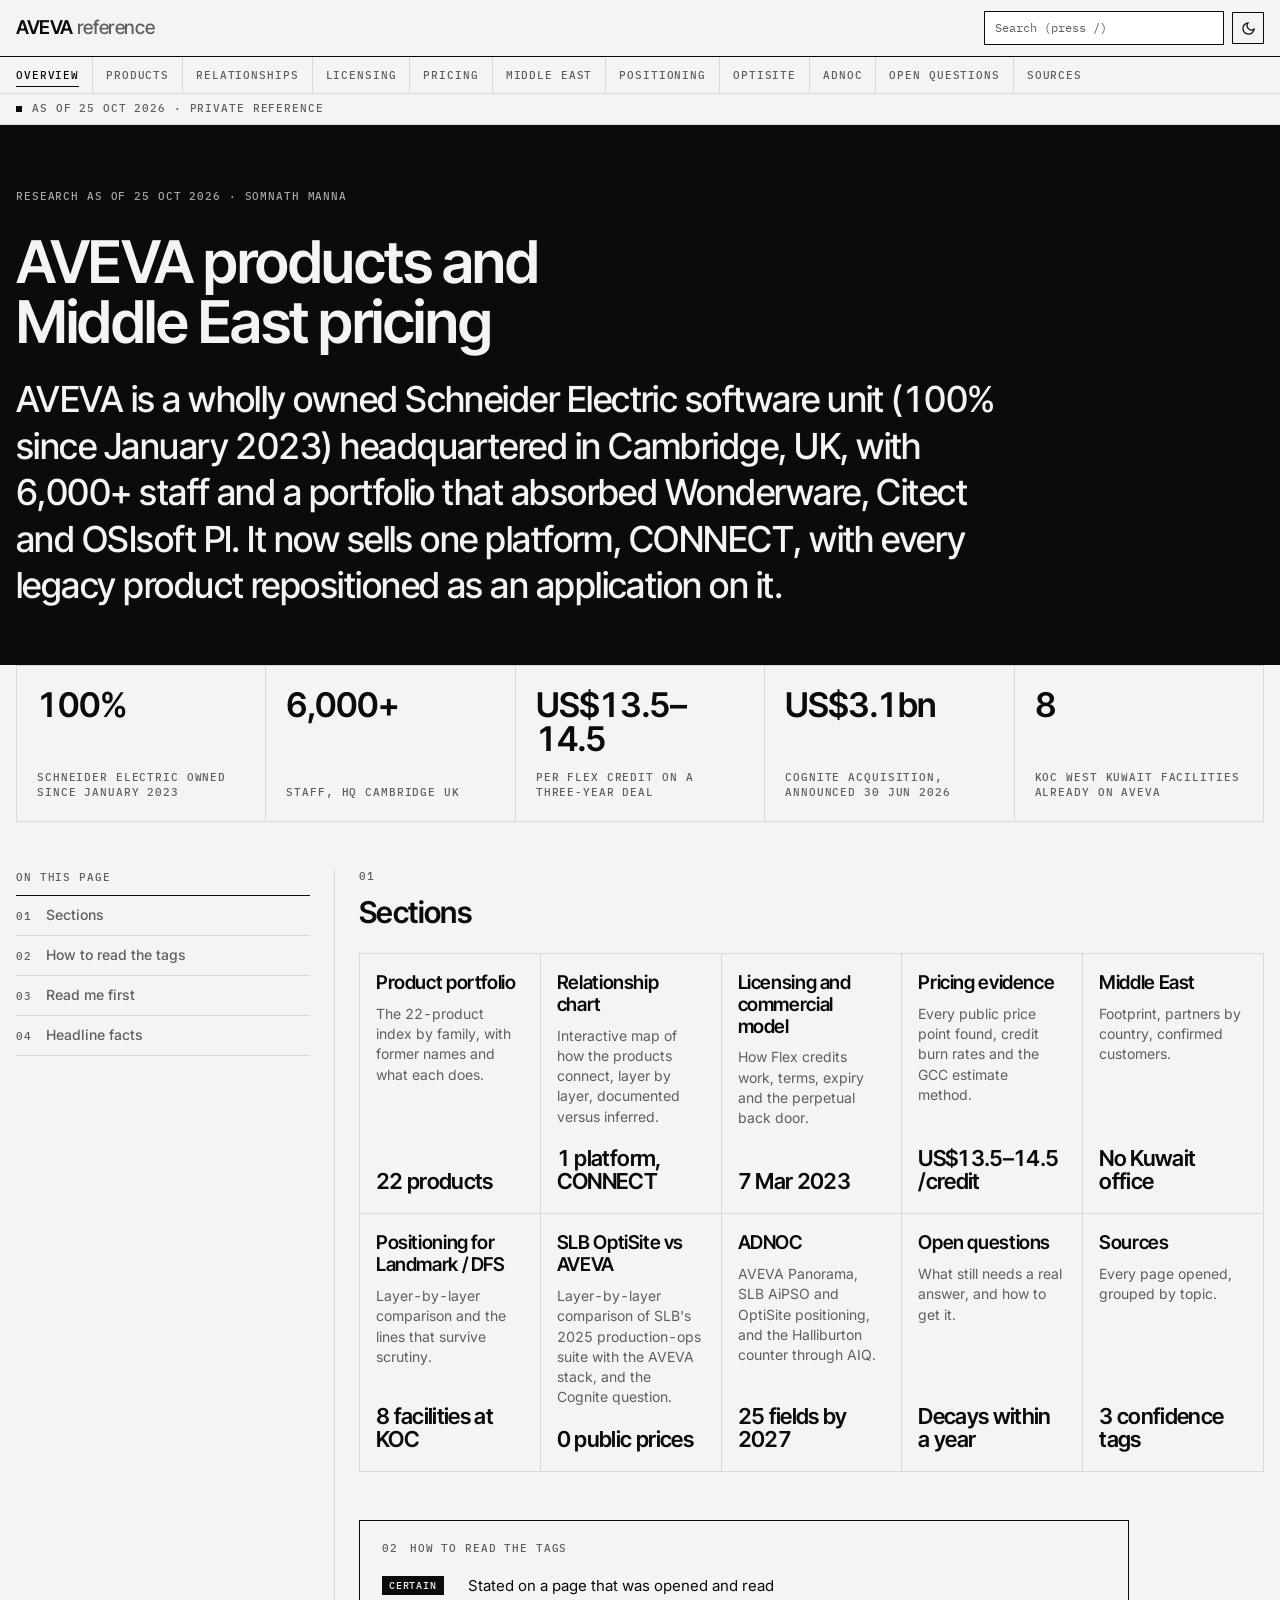
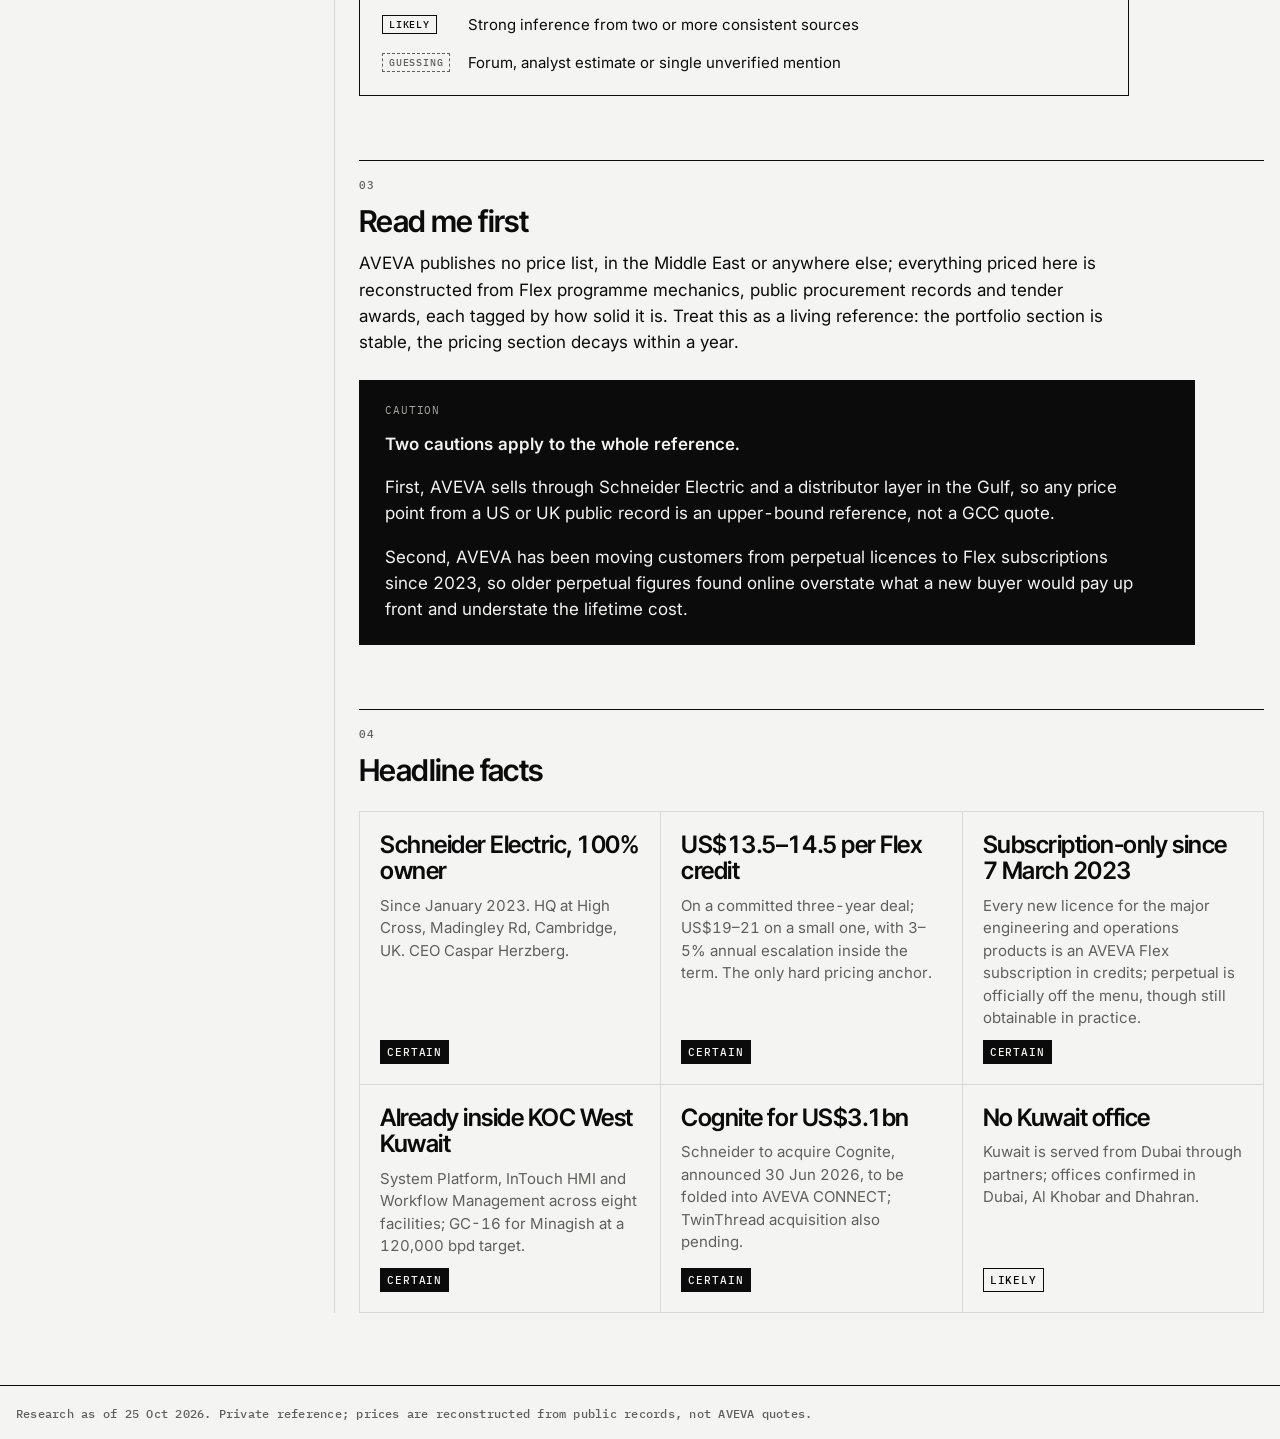
==== commit 17e03cdd: "Redesign: monochrome editorial layout with at-a-glance strips, numbered sections and page TOCs - Lig" ====
--- a/index.html
+++ b/index.html
@@ -8,18 +8,17 @@
 <meta name="robots" content="noindex">
 <link rel="preconnect" href="https://fonts.googleapis.com">
 <link rel="preconnect" href="https://fonts.gstatic.com" crossorigin>
-<link href="https://fonts.googleapis.com/css2?family=Manrope:wght@400;600;700;800&family=JetBrains+Mono:wght@400;500;600;700&display=swap" rel="stylesheet">
+<link href="https://fonts.googleapis.com/css2?family=Inter+Tight:wght@500;600;700&family=Inter:wght@400;500;600&family=IBM+Plex+Mono:wght@400;500&display=swap" rel="stylesheet">
 <link rel="stylesheet" href="assets/style.css">
-<link rel="icon" href="data:image/svg+xml,%3Csvg xmlns='http://www.w3.org/2000/svg' viewBox='0 0 32 32'%3E%3Crect width='32' height='32' rx='6' fill='%230D1626'/%3E%3Crect x='7' y='20' width='18' height='4' fill='%2345D4EC'/%3E%3Crect x='7' y='14' width='18' height='4' fill='%2345D4EC' opacity='.7'/%3E%3Crect x='7' y='8' width='18' height='4' fill='%2345D4EC' opacity='.4'/%3E%3C/svg%3E">
+<link rel="icon" href="data:image/svg+xml,%3Csvg xmlns='http://www.w3.org/2000/svg' viewBox='0 0 32 32'%3E%3Crect width='32' height='32' fill='%230B0B0C'/%3E%3Crect x='7' y='21' width='18' height='3' fill='%23F4F4F2'/%3E%3Crect x='7' y='14.5' width='18' height='3' fill='%23F4F4F2'/%3E%3Crect x='7' y='8' width='18' height='3' fill='%23F4F4F2'/%3E%3C/svg%3E">
 <script>try{var t=localStorage.getItem('aveva-kb-theme');if(t)document.documentElement.setAttribute('data-theme',t);}catch(e){}</script>
 
 </head>
 <body>
 <a class="skip" href="#main">Skip to content</a>
 <header class="site-head">
-  <div class="wrap">
+  <div class="wrap head-row">
     <a class="brand" href="index.html">AVEVA <span>reference</span></a>
-    <nav class="primary" aria-label="Sections"><a href="index.html">Overview</a><a href="products.html">Products</a><a href="relationships.html">Relationships</a><a href="licensing.html">Licensing</a><a href="pricing.html">Pricing</a><a href="middle-east.html">Middle East</a><a href="positioning.html">Positioning</a><a href="optisite.html">OptiSite</a><a href="adnoc.html">ADNOC</a><a href="open-questions.html">Open questions</a><a href="sources.html">Sources</a></nav>
     <div class="head-tools">
       <div class="search-box">
         <input type="search" placeholder="Search (press /)" aria-label="Search the reference" autocomplete="off">
@@ -31,14 +30,33 @@
       </button>
     </div>
   </div>
+  <div class="nav-row"><div class="wrap"><nav class="primary" aria-label="Sections"><a href="index.html">Overview</a><a href="products.html">Products</a><a href="relationships.html">Relationships</a><a href="licensing.html">Licensing</a><a href="pricing.html">Pricing</a><a href="middle-east.html">Middle East</a><a href="positioning.html">Positioning</a><a href="optisite.html">OptiSite</a><a href="adnoc.html">ADNOC</a><a href="open-questions.html">Open questions</a><a href="sources.html">Sources</a></nav></div></div>
 </header>
 <div class="status-bar" role="note"><div class="wrap"><span class="dot" aria-hidden="true"></span>As of 25 Oct 2026 · private reference</div></div>
-<main id="main" class="wrap">
+<main id="main">
 
+<section class="band hero"><div class="wrap">
 <p class="asof">Research as of 25 Oct 2026 · Somnath Manna</p>
 <h1>AVEVA products and Middle East pricing</h1>
 <p class="lede">AVEVA is a wholly owned Schneider Electric software unit (100% since January 2023) headquartered in Cambridge, UK, with 6,000+ staff and a portfolio that absorbed Wonderware, Citect and OSIsoft PI. It now sells one platform, CONNECT, with every legacy product repositioned as an application on it.</p>
-
+</div></section>
+<div class="wrap"><ul class="glance" aria-label="At a glance"><li><strong>100%</strong><small>Schneider Electric owned since January 2023</small></li><li><strong>6,000+</strong><small>staff, HQ Cambridge UK</small></li><li><strong>US$13.5–14.5</strong><small>per Flex credit on a three-year deal</small></li><li><strong>US$3.1bn</strong><small>Cognite acquisition, announced 30 Jun 2026</small></li><li><strong>8</strong><small>KOC West Kuwait facilities already on AVEVA</small></li></ul></div>
+<div class="wrap page-grid">
+<nav class="toc" aria-label="On this page"><span class="toc-title">On this page</span><ol><li><a href="#sections">Sections</a></li><li><a href="#legend-h">How to read the tags</a></li><li><a href="#read-me-first">Read me first</a></li><li><a href="#headline-facts">Headline facts</a></li></ol></nav>
+<div class="page-body">
+<h2 id="sections">Sections</h2>
+<ul class="sections">
+<li><a href="products.html">Product portfolio</a><span class="muted">The 22-product index by family, with former names and what each does.</span><span class="fig">22 products</span></li>
+<li><a href="relationships.html">Relationship chart</a><span class="muted">Interactive map of how the products connect, layer by layer, documented versus inferred.</span><span class="fig">1 platform, CONNECT</span></li>
+<li><a href="licensing.html">Licensing and commercial model</a><span class="muted">How Flex credits work, terms, expiry and the perpetual back door.</span><span class="fig">7 Mar 2023</span></li>
+<li><a href="pricing.html">Pricing evidence</a><span class="muted">Every public price point found, credit burn rates and the GCC estimate method.</span><span class="fig">US$13.5–14.5 /credit</span></li>
+<li><a href="middle-east.html">Middle East</a><span class="muted">Footprint, partners by country, confirmed customers.</span><span class="fig">No Kuwait office</span></li>
+<li><a href="positioning.html">Positioning for Landmark / DFS</a><span class="muted">Layer-by-layer comparison and the lines that survive scrutiny.</span><span class="fig">8 facilities at KOC</span></li>
+<li><a href="optisite.html">SLB OptiSite vs AVEVA</a><span class="muted">Layer-by-layer comparison of SLB's 2025 production-ops suite with the AVEVA stack, and the Cognite question.</span><span class="fig">0 public prices</span></li>
+<li><a href="adnoc.html">ADNOC</a><span class="muted">AVEVA Panorama, SLB AiPSO and OptiSite positioning, and the Halliburton counter through AIQ.</span><span class="fig">25 fields by 2027</span></li>
+<li><a href="open-questions.html">Open questions</a><span class="muted">What still needs a real answer, and how to get it.</span><span class="fig">Decays within a year</span></li>
+<li><a href="sources.html">Sources</a><span class="muted">Every page opened, grouped by topic.</span><span class="fig">3 confidence tags</span></li>
+</ul>
 <section class="legend-hero" aria-labelledby="legend-h">
   <h2 id="legend-h">How to read the tags</h2>
   <dl>
@@ -65,19 +83,8 @@
   <li><strong>Cognite for US$3.1bn</strong> Schneider to acquire Cognite, announced 30 Jun 2026, to be folded into AVEVA CONNECT; TwinThread acquisition also pending. <span class="tag tag-certain">Certain</span></li>
   <li><strong>No Kuwait office</strong> Kuwait is served from Dubai through partners; offices confirmed in Dubai, Al Khobar and Dhahran. <span class="tag tag-likely">Likely</span></li>
 </ul>
-
-<h2 id="sections">Sections</h2>
-<ul class="sections">
-  <li><a href="products.html">Product portfolio</a><span class="muted">The 22-product index by family, with former names and what each does.</span></li>
-  <li><a href="relationships.html">Relationship chart</a><span class="muted">Interactive map of how the products connect, layer by layer, documented versus inferred.</span></li>
-  <li><a href="licensing.html">Licensing and commercial model</a><span class="muted">How Flex credits work, terms, expiry and the perpetual back door.</span></li>
-  <li><a href="pricing.html">Pricing evidence</a><span class="muted">Every public price point found, credit burn rates and the GCC estimate method.</span></li>
-  <li><a href="middle-east.html">Middle East</a><span class="muted">Footprint, partners by country, confirmed customers.</span></li>
-  <li><a href="positioning.html">Positioning for Landmark / DFS</a><span class="muted">Layer-by-layer comparison and the lines that survive scrutiny.</span></li>
-  <li><a href="open-questions.html">Open questions</a><span class="muted">What still needs a real answer, and how to get it.</span></li>
-  <li><a href="sources.html">Sources</a><span class="muted">Every page opened, grouped by topic.</span></li>
-</ul>
-
+</div>
+</div>
 </main>
 <footer class="site-foot"><div class="wrap">Research as of 25 Oct 2026. Private reference; prices are reconstructed from public records, not AVEVA quotes.</div></footer>
 <script src="assets/site.js"></script>
--- a/assets/style.css
+++ b/assets/style.css
@@ -1,325 +1,355 @@
 /* AVEVA reference — shared stylesheet. Plain CSS, no build step.
-   Industrial-intelligence dashboard look: navy/graphite surfaces, one cyan accent,
-   one amber signal, monospace for figures. Dark is the default theme. */
+   Near-monochrome editorial look: off-white paper, near-black ink, one deep-blue accent used only
+   for emphasis (hover, active sort, highlighted chart node). Hairline rules, sharp corners, no shadows.
+   Light is the default; data-theme="dark" switches to a true-black variant with the same structure. */
 
 :root {
-  /* Dark (default) */
-  --paper: #0D1626;
-  --paper-2: #132038;
-  --paper-3: #192A46;
-  --ink: #E7EDF6;
-  --ink-2: #9DACC2;
-  --rule: #233650;
-  --rule-lum: #2E5A6E;           /* luminous card border */
-  --accent: #45D4EC;
-  --accent-ink: #061218;
-  --accent-soft: #10303F;
-  --signal: #F2A93B;             /* warm signal */
-  --certain: #45D4EC;  --certain-bg: #0F3340;
-  --likely: #F2A93B;   --likely-bg: #3A2A0E;
-  --guessing: #E2B57A; --guessing-bg: transparent;
-  --warn-bg: #1E2638;
-  --node-fill: #16243D;
-  --node-stroke: #4B6684;
-  --edge-doc: #D5DFEC;
-  --edge-inf: #7D8FA8;
-  --lane-a: #101B2E;
-  --lane-b: #142239;
-  --grid-line: rgba(69, 212, 236, 0.045);
-  --mono: "JetBrains Mono", ui-monospace, "SF Mono", Menlo, Consolas, monospace;
-  --sans: "Manrope", "Segoe UI", system-ui, -apple-system, sans-serif;
-  --measure: 72ch;
-  --radius: 4px;
+  --paper: #F4F4F2;
+  --paper-2: #FFFFFF;
+  --paper-3: #ECECE9;
+  --ink: #0B0B0C;
+  --ink-2: #5F5F5B;
+  --rule: #D9D9D6;
+  --rule-strong: #0B0B0C;
+  --accent: #1B3FD0;
+  --accent-ink: #FFFFFF;
+  --node-fill: #FFFFFF;
+  --node-stroke: #0B0B0C;
+  --edge-doc: #0B0B0C;
+  --edge-inf: #8A8A86;
+  --lane-a: #F4F4F2;
+  --lane-b: #ECECE9;
+  --mono: "IBM Plex Mono", ui-monospace, "SF Mono", Menlo, Consolas, monospace;
+  --sans: "Inter", system-ui, -apple-system, "Segoe UI", sans-serif;
+  --display: "Inter Tight", "Inter", system-ui, -apple-system, "Segoe UI", sans-serif;
+  --measure: 68ch;
+  --nav-h: 36px;
+  color-scheme: light;
+}
+:root[data-theme="dark"] {
+  --paper: #000000;
+  --paper-2: #0E0E0F;
+  --paper-3: #171718;
+  --ink: #F4F4F2;
+  --ink-2: #9C9C98;
+  --rule: #2A2A2C;
+  --rule-strong: #F4F4F2;
+  --accent: #7B93FF;
+  --accent-ink: #000000;
+  --node-fill: #0E0E0F;
+  --node-stroke: #F4F4F2;
+  --edge-doc: #F4F4F2;
+  --edge-inf: #7A7A78;
+  --lane-a: #000000;
+  --lane-b: #0E0E0F;
   color-scheme: dark;
-}
-
-@media (prefers-color-scheme: light) {
-  :root:not([data-theme="dark"]) {
-    --paper: #F3F6FA; --paper-2: #E7ECF3; --paper-3: #DCE3EC; --ink: #0F1A2B; --ink-2: #4B5A70;
-    --rule: #CCD6E3; --rule-lum: #9FC6D0; --accent: #0A7D92; --accent-ink: #FFFFFF; --accent-soft: #D6EEF3;
-    --signal: #8F5400;
-    --certain: #065F70; --certain-bg: #D6EEF3;
-    --likely: #8F5400;  --likely-bg: #FBE7C4;
-    --guessing: #7A4A00; --guessing-bg: transparent;
-    --warn-bg: #E9EEF5;
-    --node-fill: #FFFFFF; --node-stroke: #7E93AC;
-    --edge-doc: #1B2A3F; --edge-inf: #7A8AA1;
-    --lane-a: #EDF1F6; --lane-b: #E3E9F1;
-    --grid-line: rgba(10, 125, 146, 0.06);
-    color-scheme: light;
-  }
-}
-:root[data-theme="light"] {
-  --paper: #F3F6FA; --paper-2: #E7ECF3; --paper-3: #DCE3EC; --ink: #0F1A2B; --ink-2: #4B5A70;
-  --rule: #CCD6E3; --rule-lum: #9FC6D0; --accent: #0A7D92; --accent-ink: #FFFFFF; --accent-soft: #D6EEF3;
-  --signal: #8F5400;
-  --certain: #065F70; --certain-bg: #D6EEF3;
-  --likely: #8F5400;  --likely-bg: #FBE7C4;
-  --guessing: #7A4A00; --guessing-bg: transparent;
-  --warn-bg: #E9EEF5;
-  --node-fill: #FFFFFF; --node-stroke: #7E93AC;
-  --edge-doc: #1B2A3F; --edge-inf: #7A8AA1;
-  --lane-a: #EDF1F6; --lane-b: #E3E9F1;
-  --grid-line: rgba(10, 125, 146, 0.06);
-  color-scheme: light;
 }
 
 * { box-sizing: border-box; }
 html { -webkit-text-size-adjust: 100%; }
 body {
   margin: 0;
-  background-color: var(--paper);
-  background-image:
-    linear-gradient(to right, var(--grid-line) 1px, transparent 1px),
-    linear-gradient(to bottom, var(--grid-line) 1px, transparent 1px);
-  background-size: 48px 48px;
-  background-attachment: fixed;
+  background: var(--paper);
   color: var(--ink);
   font-family: var(--sans);
   font-size: 17px;
   line-height: 1.55;
   font-variant-numeric: tabular-nums;
-}
-a { color: var(--accent); text-decoration-thickness: 1px; text-underline-offset: 2px; text-decoration-color: var(--accent); text-decoration-color: color-mix(in srgb, var(--accent) 55%, transparent); }
-a:hover { text-decoration-thickness: 2px; text-decoration-color: var(--accent); }
+  -webkit-font-smoothing: antialiased;
+}
+a { color: inherit; text-decoration: underline; text-decoration-thickness: 1px; text-underline-offset: 3px; text-decoration-color: var(--ink-2); }
+a:hover { color: var(--accent); text-decoration-color: var(--accent); }
 :focus-visible { outline: 2px solid var(--accent); outline-offset: 2px; }
 
-h1, h2, h3 { font-family: var(--sans); font-weight: 700; line-height: 1.2; margin: 0 0 .4em; letter-spacing: -0.015em; }
-h1 { font-size: 2.1rem; margin-top: 0; font-weight: 800; }
-h2 { font-size: 1.35rem; margin-top: 2.6rem; padding-top: 1.1rem; border-top: 1px solid var(--rule); position: relative; }
-h2::before { content: "#"; font-family: var(--mono); font-weight: 500; font-size: .95rem; color: var(--accent); margin-right: .55rem; vertical-align: .08em; }
-h3 { font-size: 1.1rem; margin-top: 1.6rem; }
+/* Mono micro-label: the one label style used everywhere */
+.label, .asof, .status-bar, .kicker, .table-cap, .glance small, .toc, .sections .idx, thead th, .chart-legend, .site-foot, .side-panel dt, .facts .tag, .legend-hero h2 {
+  font-family: var(--mono); font-size: 11px; font-weight: 500; letter-spacing: .08em; text-transform: uppercase; line-height: 1.4;
+}
+
+h1, h2, h3 { margin: 0 0 .4em; }
+h1 { font-family: var(--display); font-weight: 600; font-size: clamp(44px, 4.6vw, 64px); line-height: 1.02; letter-spacing: -0.025em; max-width: 18ch; }
+h2 { font-family: var(--display); font-weight: 600; font-size: 30px; line-height: 1.1; letter-spacing: -0.02em; margin-top: 64px; padding-top: 18px; border-top: 1px solid var(--rule-strong); }
+h2::before { content: counter(sec, decimal-leading-zero); display: block; font-family: var(--mono); font-size: 11px; font-weight: 500; letter-spacing: .08em; margin-bottom: 14px; color: var(--ink-2); }
+h3 { font-family: var(--sans); font-weight: 600; font-size: 19px; line-height: 1.3; letter-spacing: -0.01em; margin-top: 36px; }
+main { counter-reset: sec; }
+h2 { counter-increment: sec; }
 p, ul, ol { max-width: var(--measure); }
 p { margin: 0 0 1em; }
-ul, ol { padding-left: 1.3em; }
-li { margin-bottom: .35em; }
+ul, ol { padding-left: 1.2em; }
+li { margin-bottom: .4em; }
 small, .muted { color: var(--ink-2); }
-code { font-family: var(--mono); font-size: .88em; background: var(--paper-2); border: 1px solid var(--rule); padding: .05em .35em; border-radius: 3px; }
-pre { background: var(--paper-2); border: 1px solid var(--rule); padding: .8em 1em; border-radius: var(--radius); overflow: auto; font-size: .88rem; font-family: var(--mono); }
-strong b, b { font-weight: 700; }
-
-.wrap { width: min(1320px, 100% - 32px); margin-inline: auto; }
-main.wrap { padding: 2rem 0 3rem; }
-main.wrap > * { max-width: 1200px; }
-main.wrap > .chart-layout, main.wrap > .table-wrap, main.wrap > #stack, main.wrap > .chart-legend { max-width: none; }
-main.wrap > .caution, main.wrap > .lines { max-width: 76ch; }
-main.wrap > .legend-hero { max-width: 70ch; }
-
-/* Header and nav */
-.site-head { position: sticky; top: 0; z-index: 20; background: var(--paper); border-bottom: 1px solid var(--rule); }
-@supports (backdrop-filter: blur(8px)) or (-webkit-backdrop-filter: blur(8px)) {
-  .site-head { background: color-mix(in srgb, var(--paper) 88%, transparent); -webkit-backdrop-filter: blur(10px); backdrop-filter: blur(10px); }
-}
-.site-head .wrap { display: flex; align-items: center; gap: .9rem; min-height: 48px; flex-wrap: nowrap; }
-.brand { font-family: var(--mono); font-weight: 700; font-size: .95rem; letter-spacing: .02em; color: var(--ink); text-decoration: none; white-space: nowrap; display: inline-flex; align-items: center; gap: .5rem; }
-.brand::before { content: ""; width: 9px; height: 9px; border-radius: 2px; background: var(--accent); box-shadow: 0 0 0 3px var(--accent-soft); flex: none; }
-.brand span { color: var(--accent); font-weight: 500; }
-nav.primary { display: flex; gap: .1rem; flex: 1 1 auto; min-width: 0; overflow-x: auto; flex-wrap: nowrap; scrollbar-width: none; -webkit-overflow-scrolling: touch; }
+code { font-family: var(--mono); font-size: .86em; border: 1px solid var(--rule); padding: .05em .35em; }
+pre { border: 1px solid var(--rule); padding: .8em 1em; overflow: auto; font-size: .86rem; font-family: var(--mono); }
+strong, b { font-weight: 600; }
+
+.wrap { width: min(1248px, 100% - 32px); margin-inline: auto; }
+
+/* Header */
+.site-head { background: var(--paper); }
+.head-row { display: flex; align-items: center; justify-content: space-between; gap: 16px; min-height: 56px; }
+.brand { font-family: var(--display); font-weight: 600; font-size: 19px; letter-spacing: -0.02em; text-decoration: none; white-space: nowrap; }
+.brand span { font-weight: 500; color: var(--ink-2); }
+.nav-row { position: sticky; top: 0; z-index: 20; background: var(--paper); border-top: 1px solid var(--rule-strong); border-bottom: 1px solid var(--rule); }
+nav.primary { display: flex; flex-wrap: nowrap; overflow-x: auto; scrollbar-width: none; -webkit-overflow-scrolling: touch; height: var(--nav-h); }
 nav.primary::-webkit-scrollbar { display: none; }
-nav.primary a { color: var(--ink-2); text-decoration: none; padding: .3rem .42rem; border-radius: 3px; font-size: .84rem; font-weight: 600; white-space: nowrap; line-height: 1.3; }
-nav.primary a:hover { color: var(--ink); background: var(--paper-2); }
-nav.primary a[aria-current="page"] { color: var(--accent); background: var(--accent-soft); }
-.head-tools { display: flex; align-items: center; gap: .45rem; margin-left: auto; flex: none; }
+nav.primary a { font-family: var(--mono); font-size: 11px; font-weight: 500; letter-spacing: .08em; text-transform: uppercase; text-decoration: none; color: var(--ink-2); white-space: nowrap; display: inline-flex; align-items: center; padding: 0 13px; border-right: 1px solid var(--rule); line-height: 1; }
+nav.primary a:first-child { padding-left: 0; }
+nav.primary a:last-child { border-right: 0; }
+nav.primary a:hover { color: var(--ink); }
+nav.primary a[aria-current="page"] { color: var(--ink); text-decoration: underline; text-underline-offset: 7px; text-decoration-thickness: 1px; }
+.head-tools { display: flex; align-items: center; gap: 8px; flex: none; }
 .search-box { position: relative; }
-.search-box input { font: inherit; font-family: var(--mono); font-size: .8rem; padding: .35rem .6rem; width: 11rem; max-width: 50vw; border: 1px solid var(--rule); border-radius: 3px; background: var(--paper-2); color: var(--ink); }
+.search-box input { font: inherit; font-family: var(--mono); font-size: 12px; padding: 7px 10px; width: 15rem; max-width: 52vw; border: 1px solid var(--rule-strong); background: var(--paper-2); color: var(--ink); }
 .search-box input::placeholder { color: var(--ink-2); }
-.search-box input:focus { border-color: var(--accent); outline: none; box-shadow: 0 0 0 2px var(--accent-soft); }
-.search-results { position: absolute; right: 0; top: calc(100% + 6px); width: min(34rem, 92vw); max-height: 70vh; overflow: auto; background: var(--paper-2); border: 1px solid var(--rule-lum); border-radius: var(--radius); box-shadow: 0 16px 40px rgba(0,0,0,.45); display: none; z-index: 30; }
+.search-box input:focus { outline: 2px solid var(--accent); outline-offset: -1px; }
+.search-results { position: absolute; right: 0; top: calc(100% + 4px); width: min(34rem, 92vw); max-height: 70vh; overflow: auto; background: var(--paper-2); border: 1px solid var(--rule-strong); display: none; z-index: 30; }
 .search-results.open { display: block; }
-.search-results a { display: block; padding: .6rem .8rem; border-bottom: 1px solid var(--rule); color: var(--ink); text-decoration: none; }
-.search-results a:hover, .search-results a.active { background: var(--paper-3); }
-.search-results .where { font-size: .76rem; font-family: var(--mono); color: var(--accent); }
-.search-results .snippet { font-size: .9rem; color: var(--ink-2); display: -webkit-box; -webkit-line-clamp: 2; -webkit-box-orient: vertical; overflow: hidden; }
-.search-results mark { background: var(--likely-bg); color: var(--likely); padding: 0 .1em; border-radius: 2px; }
-.search-results .empty { padding: .8rem; color: var(--ink-2); }
-.btn { font: inherit; font-size: .86rem; font-weight: 600; padding: .35rem .7rem; border: 1px solid var(--rule-lum); background: var(--paper-2); color: var(--ink); border-radius: 3px; cursor: pointer; }
-.btn:hover { border-color: var(--accent); }
-.btn.primary { background: var(--accent); color: var(--accent-ink); border-color: var(--accent); }
-.btn[aria-pressed="true"] { background: var(--accent); color: var(--accent-ink); border-color: var(--accent); }
-.theme-toggle { width: 2.1rem; height: 2.1rem; padding: 0; display: grid; place-items: center; }
-.theme-toggle svg { width: 17px; height: 17px; }
+.search-results a { display: block; padding: 10px 12px; border-bottom: 1px solid var(--rule); color: var(--ink); text-decoration: none; }
+.search-results a:hover, .search-results a.active { background: var(--paper-3); color: var(--ink); }
+.search-results .where { font-family: var(--mono); font-size: 11px; letter-spacing: .06em; text-transform: uppercase; color: var(--ink-2); }
+.search-results .snippet { font-size: 14px; color: var(--ink-2); display: -webkit-box; -webkit-line-clamp: 2; -webkit-box-orient: vertical; overflow: hidden; }
+.search-results mark { background: transparent; color: var(--accent); font-weight: 600; }
+.search-results .empty { padding: 12px; color: var(--ink-2); font-size: 14px; }
+.btn { font-family: var(--mono); font-size: 11px; font-weight: 500; letter-spacing: .08em; text-transform: uppercase; padding: 7px 12px; border: 1px solid var(--rule-strong); background: var(--paper); color: var(--ink); cursor: pointer; line-height: 1.2; }
+.btn:hover { color: var(--accent); border-color: var(--accent); }
+.btn[aria-pressed="true"] { background: var(--ink); color: var(--paper); border-color: var(--ink); }
+.theme-toggle { width: 32px; height: 32px; padding: 0; display: grid; place-items: center; }
+.theme-toggle svg { width: 15px; height: 15px; }
 .theme-toggle .moon { display: block; }
 .theme-toggle .sun { display: none; }
-:root[data-theme="light"] .theme-toggle .sun { display: block; }
-:root[data-theme="light"] .theme-toggle .moon { display: none; }
-@media (prefers-color-scheme: light) {
-  :root:not([data-theme="dark"]) .theme-toggle .sun { display: block; }
-  :root:not([data-theme="dark"]) .theme-toggle .moon { display: none; }
-}
-
-/* Status bar under the header */
-.status-bar { border-bottom: 1px solid var(--rule); background: var(--paper-2); font-family: var(--mono); font-size: .74rem; color: var(--ink-2); letter-spacing: .01em; }
-.status-bar .wrap { display: flex; align-items: center; gap: .6rem; min-height: 28px; }
-.status-bar .dot { width: 6px; height: 6px; border-radius: 50%; background: var(--accent); flex: none; }
-
-/* Page intro */
-.lede { font-size: 1.15rem; line-height: 1.5; color: var(--ink-2); max-width: 64ch; }
-.asof { color: var(--ink-2); font-family: var(--mono); font-size: .8rem; margin-bottom: .7rem; }
+:root[data-theme="dark"] .theme-toggle .sun { display: block; }
+:root[data-theme="dark"] .theme-toggle .moon { display: none; }
+
+/* Status line under the nav */
+.status-bar { border-bottom: 1px solid var(--rule); color: var(--ink-2); }
+.status-bar .wrap { display: flex; align-items: center; gap: 10px; min-height: 30px; }
+.status-bar .dot { width: 6px; height: 6px; background: var(--ink); flex: none; }
+
+/* Page head */
+.page-head { padding: 56px 0 40px; }
+.page-head::before { content: attr(data-kicker); display: block; font-family: var(--mono); font-size: 11px; font-weight: 500; letter-spacing: .08em; text-transform: uppercase; color: var(--ink-2); margin-bottom: 28px; }
+.page-head > p:last-child, .hero > .wrap > p:last-child { margin-bottom: 0; }
+.lede { font-family: var(--display); font-weight: 500; font-size: clamp(22px, 2.1vw, 28px); line-height: 1.3; letter-spacing: -0.015em; max-width: 34em; margin-top: 28px; color: var(--ink); }
+.lede a { text-decoration-thickness: 1px; }
+.asof { color: var(--ink-2); margin: 0 0 28px; }
+
+/* Black band (index hero, cautions): fixed palette in both themes */
+.band, .caution { --paper: #0B0B0C; --paper-2: #161617; --paper-3: #222224; --ink: #F4F4F2; --ink-2: #A6A6A2; --rule: #3A3A3C; --rule-strong: #F4F4F2; --accent: #9AACFF; background: var(--paper); color: var(--ink); }
+:root[data-theme="dark"] .band { border-bottom: 1px solid var(--rule); }
+.hero > .wrap { padding: 64px 0 56px; }
+.hero h1 { max-width: 16ch; }
+.hero .hero-sub { font-size: 17px; color: var(--ink-2); max-width: 60ch; margin: 28px 0 0; }
+.hero .lede { margin-top: 20px; font-size: clamp(26px, 2.8vw, 36px); max-width: 28em; }
+
+/* At-a-glance strip */
+.glance { list-style: none; margin: 0 0 48px; padding: 0; max-width: none; display: grid; grid-template-columns: repeat(auto-fit, minmax(228px, 1fr)); gap: 1px; background: var(--rule); border: 1px solid var(--rule); }
+.glance li { margin: 0; background: var(--paper); padding: 22px 20px 20px; min-height: 128px; display: flex; flex-direction: column; justify-content: space-between; gap: 14px; }
+.glance strong { display: block; font-family: var(--display); font-weight: 600; font-size: 34px; line-height: 1; letter-spacing: -0.03em; overflow-wrap: anywhere; }
+.glance small { color: var(--ink-2); display: block; }
+.hero + .glance { margin-top: 0; border-top: 0; }
+
+/* Page grid: TOC left, content right */
+.page-grid { display: grid; grid-template-columns: repeat(12, minmax(0, 1fr)); column-gap: 24px; padding-bottom: 72px; }
+.toc { grid-column: 1 / span 3; position: sticky; top: calc(var(--nav-h) + 24px); align-self: start; }
+.toc ol { list-style: none; margin: 0; padding: 0; counter-reset: toc; border-top: 1px solid var(--rule-strong); }
+.toc li { margin: 0; counter-increment: toc; border-bottom: 1px solid var(--rule); }
+.toc a { display: flex; gap: 14px; padding: 10px 0; text-decoration: none; color: var(--ink-2); text-transform: none; letter-spacing: 0; font-family: var(--sans); font-size: 14px; line-height: 1.35; }
+.toc a::before { content: counter(toc, decimal-leading-zero); font-family: var(--mono); font-size: 11px; letter-spacing: .08em; flex: none; padding-top: 3px; }
+.toc a:hover { color: var(--ink); }
+.toc .toc-title { display: block; padding: 0 0 10px; color: var(--ink-2); }
+.page-body { grid-column: 4 / -1; min-width: 0; border-left: 1px solid var(--rule); padding-left: 24px; }
+.page-body > h2:first-child { margin-top: 0; border-top: 0; padding-top: 0; }
+.page-body > h2:first-child::before { margin-bottom: 14px; }
+.page-body > .caution:first-child { margin-top: 0; }
 
 /* Confidence chips */
-.tag { display: inline-block; font-family: var(--mono); font-size: .68rem; font-weight: 600; line-height: 1; padding: .3em .5em .26em; border-radius: 3px; vertical-align: .14em; white-space: nowrap; letter-spacing: .02em; border: 1px solid transparent; }
-.tag-certain { color: var(--certain); background: var(--certain-bg); border-color: var(--rule-lum); border-color: color-mix(in srgb, var(--certain) 35%, transparent); }
-.tag-likely { color: var(--likely); background: var(--likely-bg); border-color: var(--likely); border-color: color-mix(in srgb, var(--likely) 40%, transparent); }
-.tag-guessing { color: var(--guessing); background: var(--guessing-bg); border: 1px dashed var(--guessing); }
-.tag-doc { color: var(--ink); background: var(--paper-3); border-color: var(--node-stroke); }
-.tag-inf { color: var(--ink-2); background: transparent; border: 1px dashed var(--ink-2); }
-
-/* Legend hero on index */
-.legend-hero { border: 1px solid var(--rule-lum); border-radius: var(--radius); padding: 1.1rem 1.3rem; margin: 1.6rem 0 2rem; background: var(--paper-2); max-width: 70ch; position: relative; }
-.legend-hero::before { content: ""; position: absolute; left: -1px; top: 12px; bottom: 12px; width: 3px; background: var(--accent); border-radius: 2px; }
-.legend-hero h2 { border: 0; margin: 0 0 .7rem; padding: 0; font-size: 1.05rem; }
-.legend-hero h2::before { display: none; }
-.legend-hero dl { display: grid; grid-template-columns: auto 1fr; gap: .55rem 1rem; margin: 0; align-items: baseline; }
-.legend-hero dd { margin: 0; color: var(--ink-2); }
-.legend-hero dt .tag { font-size: .78rem; }
-
-.caution { background: var(--warn-bg); border: 1px solid var(--rule); border-left: 3px solid var(--signal); border-radius: var(--radius); padding: .9rem 1.1rem; max-width: 76ch; margin: 1rem 0 1.5rem; }
+.tag { display: inline-block; font-family: var(--mono); font-size: 10px; font-weight: 500; letter-spacing: .08em; text-transform: uppercase; line-height: 1; padding: 4px 6px 3px; vertical-align: .18em; white-space: nowrap; border: 1px solid var(--ink); color: var(--ink); background: transparent; }
+.tag-certain { background: var(--ink); color: var(--paper); }
+.tag-likely { background: transparent; color: var(--ink); }
+.tag-guessing { border-style: dashed; border-color: var(--ink-2); color: var(--ink-2); }
+.tag-doc { background: var(--ink); color: var(--paper); }
+.tag-inf { border-style: dashed; border-color: var(--ink-2); color: var(--ink-2); }
+
+/* Tag legend on index */
+.legend-hero { border: 1px solid var(--rule-strong); padding: 20px 22px; margin: 48px 0 0; max-width: 70ch; }
+.legend-hero h2 { border: 0; margin: 0 0 16px; padding: 0; color: var(--ink-2); counter-increment: sec; }
+.legend-hero h2::before { display: inline; margin-right: 12px; }
+.legend-hero dl { display: grid; grid-template-columns: auto 1fr; gap: 12px 18px; margin: 0; align-items: baseline; }
+.legend-hero dd { margin: 0; font-size: 15px; }
+
+/* Caution: a black callout band */
+.caution { padding: 22px 26px 22px; max-width: 76ch; margin: 24px 0 40px; }
+.caution::before { content: "Caution"; display: block; font-family: var(--mono); font-size: 11px; letter-spacing: .08em; text-transform: uppercase; color: var(--ink-2); margin-bottom: 12px; }
+.caution p { color: var(--ink); }
 .caution p:last-child { margin-bottom: 0; }
-
-/* Headline facts as KPI tiles */
-.facts { list-style: none; padding: 0; margin: 1rem 0 2rem; max-width: none; display: grid; grid-template-columns: repeat(auto-fit, minmax(340px, 1fr)); gap: .8rem; }
-.facts li { position: relative; margin: 0; padding: 1rem 1.1rem 1rem; padding-right: 5.2rem; background: var(--paper-2); border: 1px solid var(--rule-lum); border-radius: var(--radius); color: var(--ink-2); font-size: .94rem; line-height: 1.5; }
-.facts li::after { content: ""; position: absolute; right: 10px; bottom: 10px; width: 8px; height: 8px; border-right: 1px solid var(--rule-lum); border-bottom: 1px solid var(--rule-lum); }
-.facts strong { font-family: var(--mono); font-size: 1.05rem; font-weight: 700; color: var(--ink); display: block; margin-bottom: .45rem; letter-spacing: -0.01em; line-height: 1.3; }
-.facts li > .tag { position: absolute; top: .9rem; right: .9rem; }
-
-/* Section links on index */
-.sections { list-style: none; padding: 0; margin: 0; max-width: none; columns: 2; column-gap: 2rem; }
-.sections li { break-inside: avoid; padding: .6rem 0; border-bottom: 1px solid var(--rule); margin: 0; }
-.sections a { font-weight: 700; text-decoration: none; }
+.caution a { color: inherit; text-decoration-color: var(--ink-2); }
+.caution .tag { border-color: var(--ink); color: var(--ink); background: transparent; }
+.caution .tag-certain { background: var(--ink); color: var(--paper); }
+.caution .tag-guessing { border-style: dashed; }
+
+/* Headline facts on index: hairline tiles */
+.facts { list-style: none; padding: 0; margin: 24px 0 0; max-width: none; display: grid; grid-template-columns: repeat(auto-fit, minmax(300px, 1fr)); gap: 1px; background: var(--rule); border: 1px solid var(--rule); }
+.facts li { margin: 0; background: var(--paper); padding: 20px; color: var(--ink-2); font-size: 15px; line-height: 1.5; display: flex; flex-direction: column; gap: 10px; }
+.facts strong { font-family: var(--display); font-size: 24px; font-weight: 600; line-height: 1.1; letter-spacing: -0.02em; color: var(--ink); display: block; }
+.facts li > .tag { align-self: flex-start; margin-top: auto; }
+
+/* Section cards on index */
+.sections { list-style: none; padding: 0; margin: 24px 0 0; max-width: none; display: grid; grid-template-columns: repeat(5, minmax(0, 1fr)); gap: 1px; background: var(--rule); border: 1px solid var(--rule); }
+.sections li { margin: 0; background: var(--paper); padding: 18px 16px 20px; display: flex; flex-direction: column; min-height: 250px; }
+.sections .idx { color: var(--ink-2); margin-bottom: 26px; }
+.sections a { font-family: var(--display); font-weight: 600; font-size: 19px; line-height: 1.15; letter-spacing: -0.02em; text-decoration: none; }
 .sections a:hover { text-decoration: underline; }
-.sections .muted { display: block; font-size: .92rem; }
-@media (max-width: 700px) { .sections { columns: 1; } }
-
-/* Tables as data grids */
-.table-wrap { overflow-x: auto; border: 1px solid var(--rule-lum); border-radius: var(--radius); margin: 1rem 0 1.5rem; background: var(--paper-2); }
-table { border-collapse: separate; border-spacing: 0; width: 100%; font-size: .9rem; font-variant-numeric: tabular-nums; }
-thead th { position: sticky; top: 0; background: var(--paper-3); text-align: left; padding: .6rem .7rem; border-bottom: 1px solid var(--rule-lum); font-family: var(--mono); font-size: .74rem; font-weight: 600; letter-spacing: .02em; color: var(--ink-2); z-index: 2; white-space: nowrap; }
-tbody td { padding: .55rem .7rem; border-bottom: 1px solid var(--rule); vertical-align: top; }
-tbody tr:nth-child(even) td { background: var(--lane-b); }
-@supports (background: color-mix(in srgb, red 50%, blue)) { tbody tr:nth-child(even) td { background: color-mix(in srgb, var(--paper-3) 45%, transparent); } }
+.sections .muted { display: block; font-size: 14px; margin-top: 10px; line-height: 1.45; }
+.sections .fig { margin-top: auto; padding-top: 20px; font-family: var(--display); font-weight: 600; font-size: 22px; line-height: 1.05; letter-spacing: -0.03em; }
+@media (max-width: 1250px) { .sections { grid-template-columns: repeat(3, minmax(0, 1fr)); } }
+@media (max-width: 1000px) { .sections { grid-template-columns: repeat(2, minmax(0, 1fr)); } .sections li { min-height: 200px; } }
+@media (max-width: 480px) { .sections { grid-template-columns: 1fr; } .sections li { min-height: 0; } }
+
+/* Tables */
+.table-cap { color: var(--ink-2); margin: 24px 0 8px; max-width: none; }
+.table-cap::before { content: attr(data-cap); }
+.table-cap + .table-wrap { margin-top: 0; }
+.table-wrap { overflow-x: auto; margin: 16px 0 24px; border-bottom: 1px solid var(--rule-strong); }
+table { border-collapse: separate; border-spacing: 0; width: 100%; font-size: 15px; line-height: 1.45; font-variant-numeric: tabular-nums; }
+thead th { position: sticky; top: 0; background: var(--paper); text-align: left; padding: 10px 14px 10px 0; border-top: 1px solid var(--rule-strong); border-bottom: 1px solid var(--rule-strong); color: var(--ink); z-index: 2; white-space: nowrap; }
+tbody td { padding: 12px 14px 12px 0; border-bottom: 1px solid var(--rule); vertical-align: top; }
 tbody tr:last-child td { border-bottom: 0; }
-tbody tr:hover td { background: var(--paper-3); }
-@supports (background: color-mix(in srgb, red 50%, blue)) { tbody tr:hover td { background: color-mix(in srgb, var(--accent-soft) 70%, var(--paper-3)); } }
-td.num, th.num { text-align: right; white-space: nowrap; font-family: var(--mono); font-size: .86em; }
+tbody tr:hover td { background: var(--paper-2); }
+td.num, th.num { text-align: right; white-space: nowrap; font-family: var(--mono); font-size: .9em; }
 th.sortable { cursor: pointer; user-select: none; }
-th.sortable:hover { color: var(--ink); }
+th.sortable:hover { color: var(--accent); }
 th.sortable::after { content: " \2195"; color: var(--ink-2); font-weight: 400; }
 th.sortable[aria-sort="ascending"]::after { content: " \2191"; color: var(--accent); }
 th.sortable[aria-sort="descending"]::after { content: " \2193"; color: var(--accent); }
 th.sortable[aria-sort] { color: var(--accent); }
-.table-wrap.compact table { font-size: .86rem; }
+.table-wrap.compact table { font-size: 14px; }
 tr[hidden] { display: none; }
 
 /* Filter bar */
-.filters { display: flex; gap: .4rem; flex-wrap: wrap; align-items: center; margin: 1rem 0; }
-.filters input { font: inherit; font-family: var(--mono); font-size: .86rem; padding: .35rem .6rem; border: 1px solid var(--rule); border-radius: 3px; background: var(--paper-2); color: var(--ink); min-width: 14rem; }
-.filters input:focus { border-color: var(--accent); outline: none; }
-.filters .count { color: var(--ink-2); font-family: var(--mono); font-size: .8rem; margin-left: auto; }
-
-/* Two-column definition rows (e.g. positioning lines) */
-.lines { list-style: none; padding: 0; max-width: 80ch; }
-.lines li { padding: .7rem 1rem; border: 1px solid var(--rule); border-left: 3px solid var(--accent); border-radius: 0 var(--radius) var(--radius) 0; background: var(--paper-2); margin-bottom: .6rem; }
-.lines.avoid li { border-left-color: var(--signal); }
+.filters { display: flex; gap: 6px; flex-wrap: wrap; align-items: center; margin: 24px 0 16px; }
+.filters input { font: inherit; font-family: var(--mono); font-size: 12px; padding: 7px 10px; border: 1px solid var(--rule-strong); background: var(--paper-2); color: var(--ink); min-width: 15rem; }
+.filters input:focus { outline: 2px solid var(--accent); outline-offset: -1px; }
+.filters .count { color: var(--ink-2); font-family: var(--mono); font-size: 11px; letter-spacing: .08em; text-transform: uppercase; margin-left: auto; }
+
+/* Positioning lines */
+.lines { list-style: none; padding: 0; max-width: 76ch; counter-reset: ln; border-top: 1px solid var(--rule-strong); }
+.lines li { counter-increment: ln; display: grid; grid-template-columns: 40px 1fr; gap: 12px; padding: 14px 0; border-bottom: 1px solid var(--rule); margin: 0; }
+.lines li::before { content: counter(ln, decimal-leading-zero); font-family: var(--mono); font-size: 11px; letter-spacing: .08em; color: var(--ink-2); padding-top: 5px; }
+.lines.avoid li::before { content: "\2014"; color: var(--ink); }
 
 /* Checklist */
-.checklist { list-style: none; padding: 0; max-width: 80ch; counter-reset: q; }
-.checklist li { display: grid; grid-template-columns: 2.2rem 1fr; gap: .6rem; padding: .8rem 0; border-bottom: 1px solid var(--rule); counter-increment: q; }
-.checklist li::before { content: counter(q, decimal-leading-zero); font-family: var(--mono); font-size: .95rem; color: var(--accent); line-height: 1.6; }
-.checklist input { margin-top: .3rem; accent-color: var(--accent); }
-.checklist label { display: flex; gap: .6rem; align-items: flex-start; cursor: pointer; }
+.checklist { list-style: none; padding: 0; max-width: 76ch; counter-reset: q; border-top: 1px solid var(--rule-strong); }
+.checklist li { display: grid; grid-template-columns: 40px 1fr; gap: 12px; padding: 16px 0; border-bottom: 1px solid var(--rule); counter-increment: q; margin: 0; }
+.checklist li::before { content: counter(q, decimal-leading-zero); font-family: var(--mono); font-size: 11px; letter-spacing: .08em; color: var(--ink-2); padding-top: 5px; }
+.checklist input { margin: 5px 0 0; accent-color: var(--ink); width: 15px; height: 15px; }
+.checklist label { display: flex; gap: 12px; align-items: flex-start; cursor: pointer; }
 .checklist input:checked + span { color: var(--ink-2); text-decoration: line-through; }
 
 /* Sources */
-.source-group { margin-bottom: 1.6rem; }
-.source-group ul { columns: 2; column-gap: 2.5rem; max-width: none; list-style: none; padding: 0; }
-.source-group li { break-inside: avoid; padding: .3rem 0; border-bottom: 1px dotted var(--rule); margin: 0; overflow-wrap: anywhere; font-size: .95rem; }
+.source-group { margin-bottom: 8px; }
+.source-group ul { columns: 2; column-gap: 32px; max-width: none; list-style: none; padding: 0; margin-top: 16px; }
+.source-group li { break-inside: avoid; padding: 7px 0; border-bottom: 1px solid var(--rule); margin: 0; overflow-wrap: anywhere; font-size: 15px; }
+.source-group li small { font-family: var(--mono); font-size: 11px; letter-spacing: .04em; }
 @media (max-width: 700px) { .source-group ul { columns: 1; } }
 
 /* Relationship chart */
-.chart-legend { display: flex; flex-wrap: wrap; gap: .8rem 1.6rem; align-items: center; padding: .7rem 1rem; border: 1px solid var(--rule); border-radius: var(--radius); margin: 1rem 0; font-size: .88rem; color: var(--ink-2); background: var(--paper-2); }
+.chart-block { padding-bottom: 8px; }
+.chart-legend { display: flex; flex-wrap: wrap; gap: 10px 28px; align-items: center; padding: 12px 0; border-top: 1px solid var(--rule-strong); border-bottom: 1px solid var(--rule); margin: 0 0 16px; color: var(--ink-2); text-transform: none; letter-spacing: 0; font-size: 12px; }
 .chart-legend strong { color: var(--ink); }
-.chart-legend svg { vertical-align: middle; margin-right: .4rem; color: var(--ink); }
+.chart-legend svg { vertical-align: middle; margin-right: 8px; color: var(--ink); }
 .chart-legend .spacer { flex: 1; }
-.chart-layout { display: grid; grid-template-columns: minmax(0, 1fr) 280px; gap: 1rem; align-items: start; }
+.chart-layout { display: grid; grid-template-columns: minmax(0, 1fr) 280px; gap: 24px; align-items: start; }
 @media (max-width: 1000px) { .chart-layout { grid-template-columns: 1fr; } }
-.chart-scroll { overflow: auto; border: 1px solid var(--rule-lum); border-radius: var(--radius); background: var(--paper-2); }
+.chart-scroll { overflow: auto; border: 1px solid var(--rule); background: var(--paper); }
 .chart-scroll svg { display: block; min-width: 940px; width: 100%; height: auto; font-family: var(--sans); }
-.side-panel { border: 1px solid var(--rule-lum); border-radius: var(--radius); padding: 1rem 1.1rem; position: sticky; top: 86px; font-size: .92rem; background: var(--paper-2); }
-.side-panel h3 { margin: 0 0 .2rem; font-size: 1.1rem; }
-.side-panel .formerly { color: var(--ink-2); font-style: italic; margin-bottom: .5rem; }
-.side-panel dl { margin: .6rem 0; display: grid; grid-template-columns: auto 1fr; gap: .25rem .8rem; }
-.side-panel dt { color: var(--ink-2); font-family: var(--mono); font-size: .78rem; }
+.side-panel { border: 1px solid var(--rule-strong); padding: 18px 20px; position: sticky; top: calc(var(--nav-h) + 24px); font-size: 15px; background: var(--paper); }
+.side-panel h3 { margin: 0 0 4px; font-family: var(--display); font-size: 22px; letter-spacing: -0.02em; }
+.side-panel .formerly { color: var(--ink-2); font-style: italic; margin-bottom: 8px; }
+.side-panel dl { margin: 10px 0; display: grid; grid-template-columns: auto 1fr; gap: 4px 12px; align-items: baseline; }
+.side-panel dt { color: var(--ink-2); }
 .side-panel dd { margin: 0; }
-.side-panel ul { list-style: none; padding: 0; margin: .4rem 0 0; }
-.side-panel li { padding: .35rem 0; border-top: 1px solid var(--rule); display: flex; gap: .5rem; align-items: baseline; flex-wrap: wrap; }
+.side-panel ul { list-style: none; padding: 0; margin: 6px 0 0; }
+.side-panel li { padding: 7px 0; border-top: 1px solid var(--rule); display: flex; gap: 8px; align-items: baseline; flex-wrap: wrap; margin: 0; }
 .side-panel li .rel { color: var(--ink-2); }
 .side-panel .hint { color: var(--ink-2); }
+.chart-tools { display: flex; gap: 12px; flex-wrap: wrap; align-items: center; margin: 0 0 16px; }
+.chart-tools .muted { font-size: 14px; }
 
 /* SVG element styles (also copied into downloaded SVG) */
 .lane-band { stroke: none; }
-.lane-label { font-size: 13px; font-weight: 700; fill: var(--ink); cursor: pointer; }
+.lane-label { font-size: 12px; font-weight: 600; fill: var(--ink); cursor: pointer; font-family: var(--mono); letter-spacing: .06em; text-transform: uppercase; }
 .lane-desc { font-size: 11px; fill: var(--ink-2); cursor: pointer; }
 .lane-hit { fill: transparent; cursor: pointer; }
-.node rect { fill: var(--node-fill); stroke: var(--node-stroke); stroke-width: 1.2; transition: stroke .15s, stroke-width .15s; }
+.node rect { fill: var(--node-fill); stroke: var(--node-stroke); stroke-width: 1; transition: stroke .15s, stroke-width .15s; }
 .node text { fill: var(--ink); font-size: 12.5px; font-weight: 600; pointer-events: none; }
 .node .was { fill: var(--ink-2); font-size: 10.5px; font-style: italic; font-weight: 400; }
 .node { cursor: pointer; }
-.node:hover rect, .node.active rect { stroke: var(--accent); stroke-width: 2.2; }
-.node.active rect { filter: drop-shadow(0 0 6px var(--accent)); }
+.node:hover rect, .node.active rect { stroke: var(--accent); stroke-width: 2; }
 .node.pending rect { stroke-dasharray: 4 3; }
-.edge { fill: none; stroke-width: 1.4; opacity: .85; }
+.edge { fill: none; stroke-width: 1.2; opacity: .9; }
 .edge.documented { stroke: var(--edge-doc); }
 .edge.inferred { stroke: var(--edge-inf); stroke-dasharray: 5 4; }
 .edge-hit { fill: none; stroke: transparent; stroke-width: 10; }
 svg.focus .edge { opacity: .12; }
-svg.focus .edge.lit { opacity: 1; stroke-width: 2.4; stroke: var(--accent); }
-svg.focus .node { opacity: .35; }
+svg.focus .edge.lit { opacity: 1; stroke-width: 2.2; stroke: var(--accent); }
+svg.focus .node { opacity: .3; }
 svg.focus .node.lit, svg.focus .node.active { opacity: 1; }
 .lane-dim .node { opacity: .18 !important; }
 .lane-dim .lane-label, .lane-dim .lane-desc { opacity: .4; }
 .lane-dim-edge { opacity: .08 !important; }
-.chart-tools { display: flex; gap: .5rem; flex-wrap: wrap; margin: .6rem 0 1.2rem; }
-
-/* Layer stack diagram */
-.stack { list-style: none; padding: 0; margin: 1rem 0; max-width: none; border: 1px solid var(--rule-lum); border-radius: var(--radius); overflow: hidden; }
-.stack li { display: grid; grid-template-columns: 220px 1fr; gap: 1rem; padding: .8rem 1rem; align-items: start; border-bottom: 1px solid var(--rule); }
-.stack li:nth-child(odd) { background: var(--lane-a); }
-.stack li:nth-child(even) { background: var(--lane-b); }
-.stack li:last-child { border-bottom: 0; }
-.stack .lname { font-weight: 700; font-size: 1rem; }
-.stack .lname small { display: block; font-weight: 400; color: var(--ink-2); font-size: .85rem; }
-.stack .items { display: flex; flex-wrap: wrap; gap: .4rem; align-items: flex-start; align-content: flex-start; }
-.stack .items span { background: var(--node-fill); border: 1px solid var(--node-stroke); border-radius: 3px; padding: .2rem .55rem; font-size: .86rem; }
-.stack .items span.pending { border-style: dashed; }
-@media (max-width: 640px) { .stack li { grid-template-columns: 1fr; gap: .4rem; } }
+
+/* Layer stack */
+.stack { list-style: none; padding: 0; margin: 16px 0; max-width: none; border-top: 1px solid var(--rule-strong); }
+.stack li { display: grid; grid-template-columns: 240px 1fr; gap: 16px; padding: 14px 0; align-items: start; border-bottom: 1px solid var(--rule); margin: 0; }
+.stack .lname { font-family: var(--display); font-weight: 600; font-size: 18px; letter-spacing: -0.015em; line-height: 1.2; }
+.stack .lname small { display: block; font-family: var(--sans); font-weight: 400; color: var(--ink-2); font-size: 13px; letter-spacing: 0; margin-top: 4px; }
+.stack .items { display: flex; flex-wrap: wrap; gap: 6px; align-items: flex-start; align-content: flex-start; }
+.stack .items span { border: 1px solid var(--ink); padding: 4px 9px; font-family: var(--mono); font-size: 12px; line-height: 1.3; }
+.stack .items span.pending { border-style: dashed; color: var(--ink-2); border-color: var(--ink-2); }
+@media (max-width: 640px) { .stack li { grid-template-columns: 1fr; gap: 8px; } }
 
 /* Footer */
-.site-foot { border-top: 1px solid var(--rule); margin-top: 2rem; padding: 1.4rem 0 2rem; color: var(--ink-2); font-size: .86rem; font-family: var(--mono); background: var(--paper-2); }
+.site-foot { border-top: 1px solid var(--rule-strong); padding: 20px 0 32px; color: var(--ink-2); text-transform: none; letter-spacing: .02em; font-size: 12px; }
 
 /* Skip link */
-.skip { position: absolute; left: -999px; top: 0; background: var(--accent); color: var(--accent-ink); padding: .5rem 1rem; z-index: 50; }
+.skip { position: absolute; left: -999px; top: 0; background: var(--ink); color: var(--paper); padding: 8px 16px; z-index: 50; }
 .skip:focus { left: 8px; top: 8px; }
 
+/* Narrow layouts */
+@media (max-width: 1099px) {
+  .page-grid { display: block; }
+  .toc { position: static; margin-bottom: 40px; }
+  .page-body { border-left: 0; padding-left: 0; }
+}
 @media (max-width: 760px) {
   body { font-size: 16px; }
-  h1 { font-size: 1.7rem; }
-  .site-head { position: static; }
-  .site-head .wrap { gap: .5rem; padding: .4rem 0; flex-wrap: wrap; }
-  nav.primary { order: 3; width: 100%; flex: 1 1 100%; padding-bottom: .3rem; }
-  .head-tools { margin-left: auto; }
-  .search-box input { width: 9rem; }
+  h1 { font-size: clamp(36px, 10vw, 44px); }
+  h2 { font-size: 26px; margin-top: 48px; }
+  .head-row { min-height: 52px; }
+  .brand { font-size: 17px; }
+  .search-box input { width: 10rem; }
+  .page-head { padding: 36px 0 28px; }
+  .hero > .wrap { padding: 44px 0 40px; }
+  .lede { font-size: 21px; }
+  .hero .lede { font-size: 24px; }
+  .glance { grid-template-columns: repeat(2, minmax(0, 1fr)); margin-bottom: 36px; }
+  .glance li { min-height: 110px; padding: 16px 14px 14px; }
+  .glance strong { font-size: 26px; }
+  .facts { grid-template-columns: 1fr; }
   thead th { top: 0; }
-  .facts li { padding-right: 1.1rem; }
-  .facts li > .tag { position: static; display: inline-block; margin-top: .4rem; }
-  .status-bar { font-size: .7rem; }
+  .status-bar .wrap { min-height: 28px; }
+  .caution { padding: 18px 18px; }
+  .legend-hero { padding: 16px; }
+}
+@media (max-width: 340px) {
+  .glance { grid-template-columns: 1fr; }
 }
 
 /* Safari / iOS compatibility */
 html { -webkit-tap-highlight-color: transparent; }
 body { padding-left: env(safe-area-inset-left); padding-right: env(safe-area-inset-right); }
 .site-foot { padding-bottom: calc(1rem + env(safe-area-inset-bottom)); }
-.search-box input, input[type="search"] { -webkit-appearance: none; appearance: none; border-radius: 3px; }
+.search-box input, input[type="search"] { -webkit-appearance: none; appearance: none; border-radius: 0; }
 input[type="search"]::-webkit-search-decoration, input[type="search"]::-webkit-search-cancel-button { -webkit-appearance: none; }
 .btn, button, .chart-scroll svg g[tabindex], .lane-hit, nav.primary a, th.sortable { touch-action: manipulation; }
 .chart-scroll { -webkit-overflow-scrolling: touch; touch-action: pan-x pan-y; }
@@ -328,12 +358,16 @@
 @media (pointer: coarse) {
   /* iOS Safari zooms the page when a focused field is under 16px */
   .search-box input, input, select, textarea { font-size: 16px; }
-  .btn, nav.primary a { min-height: 40px; display: inline-flex; align-items: center; }
+  .btn, nav.primary a { min-height: 36px; display: inline-flex; align-items: center; }
   .chart-scroll svg g[tabindex] { cursor: pointer; }
 }
 @media (max-width: 1000px) {
   .side-panel { position: static; }
 }
+@supports not (color: color-mix(in srgb, red 50%, blue)) {
+  /* No color-mix anywhere in this sheet; kept so older Safari gets identical rendering. */
+  .search-results mark { color: var(--accent); }
+}
 
 @media (prefers-reduced-motion: reduce) {
   * { transition: none !important; animation: none !important; }
@@ -341,13 +375,15 @@
 
 /* Print */
 @media print {
-  .site-head, .status-bar, .site-foot .noprint, .chart-tools, .filters, .btn, .search-box, .skip { display: none !important; }
+  .site-head, .status-bar, .site-foot .noprint, .chart-tools, .filters, .btn, .search-box, .skip, .toc { display: none !important; }
   body { background: #fff; color: #000; font-size: 11pt; }
+  .page-grid { display: block; }
+  .page-body { border-left: 0; padding-left: 0; }
+  .band, .caution { background: none; color: #000; border: 1px solid #999; --ink: #000; --paper: #fff; --ink-2: #333; }
   .table-wrap { max-height: none; overflow: visible; border: 0; background: none; }
   thead th { position: static; color: #000; background: #eee; }
-  tbody tr:nth-child(even) td { background: none; }
   a { color: #000; text-decoration: none; }
-  .facts li, .legend-hero, .caution, .lines li { background: none; border-color: #999; color: #000; }
+  .facts li, .legend-hero, .lines li, .glance li, .sections li { background: none; border-color: #999; color: #000; }
   .facts strong { color: #000; }
   h2::before { color: #000; }
   .chart-layout { display: block; }
